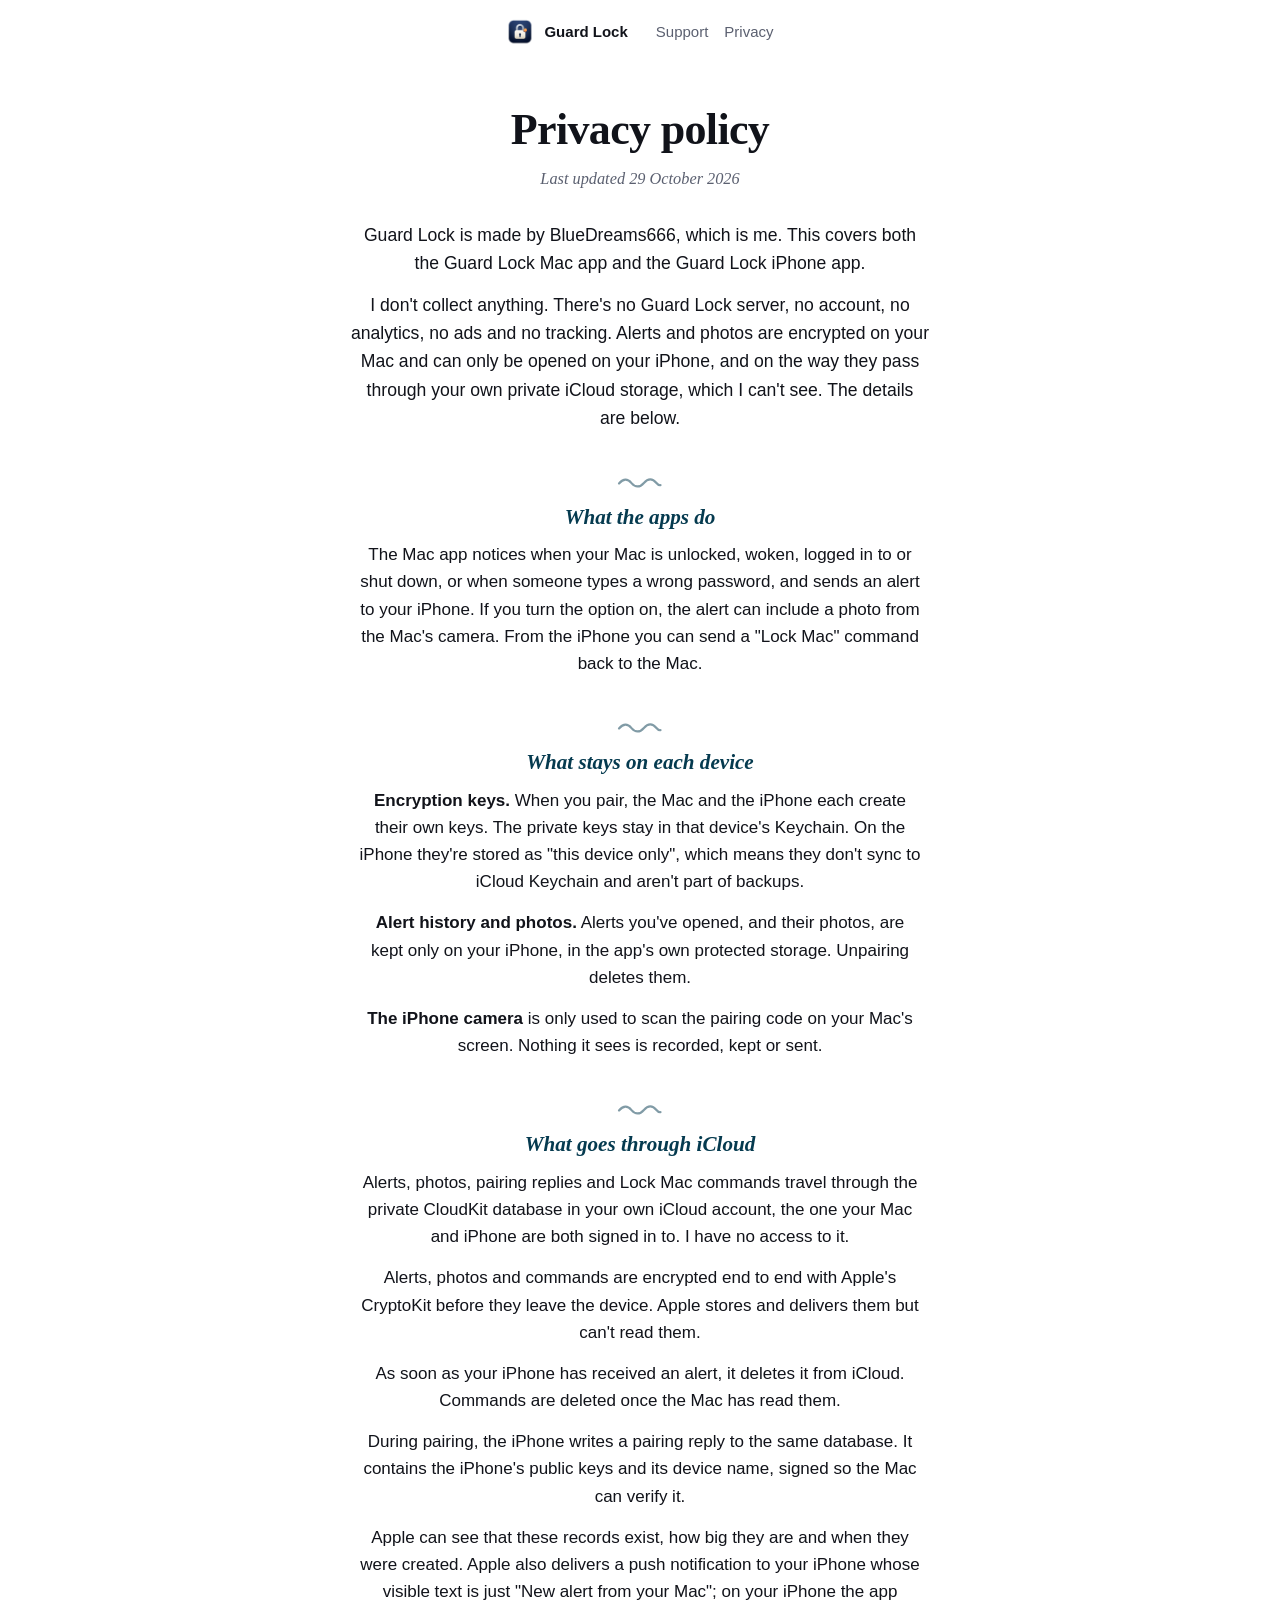
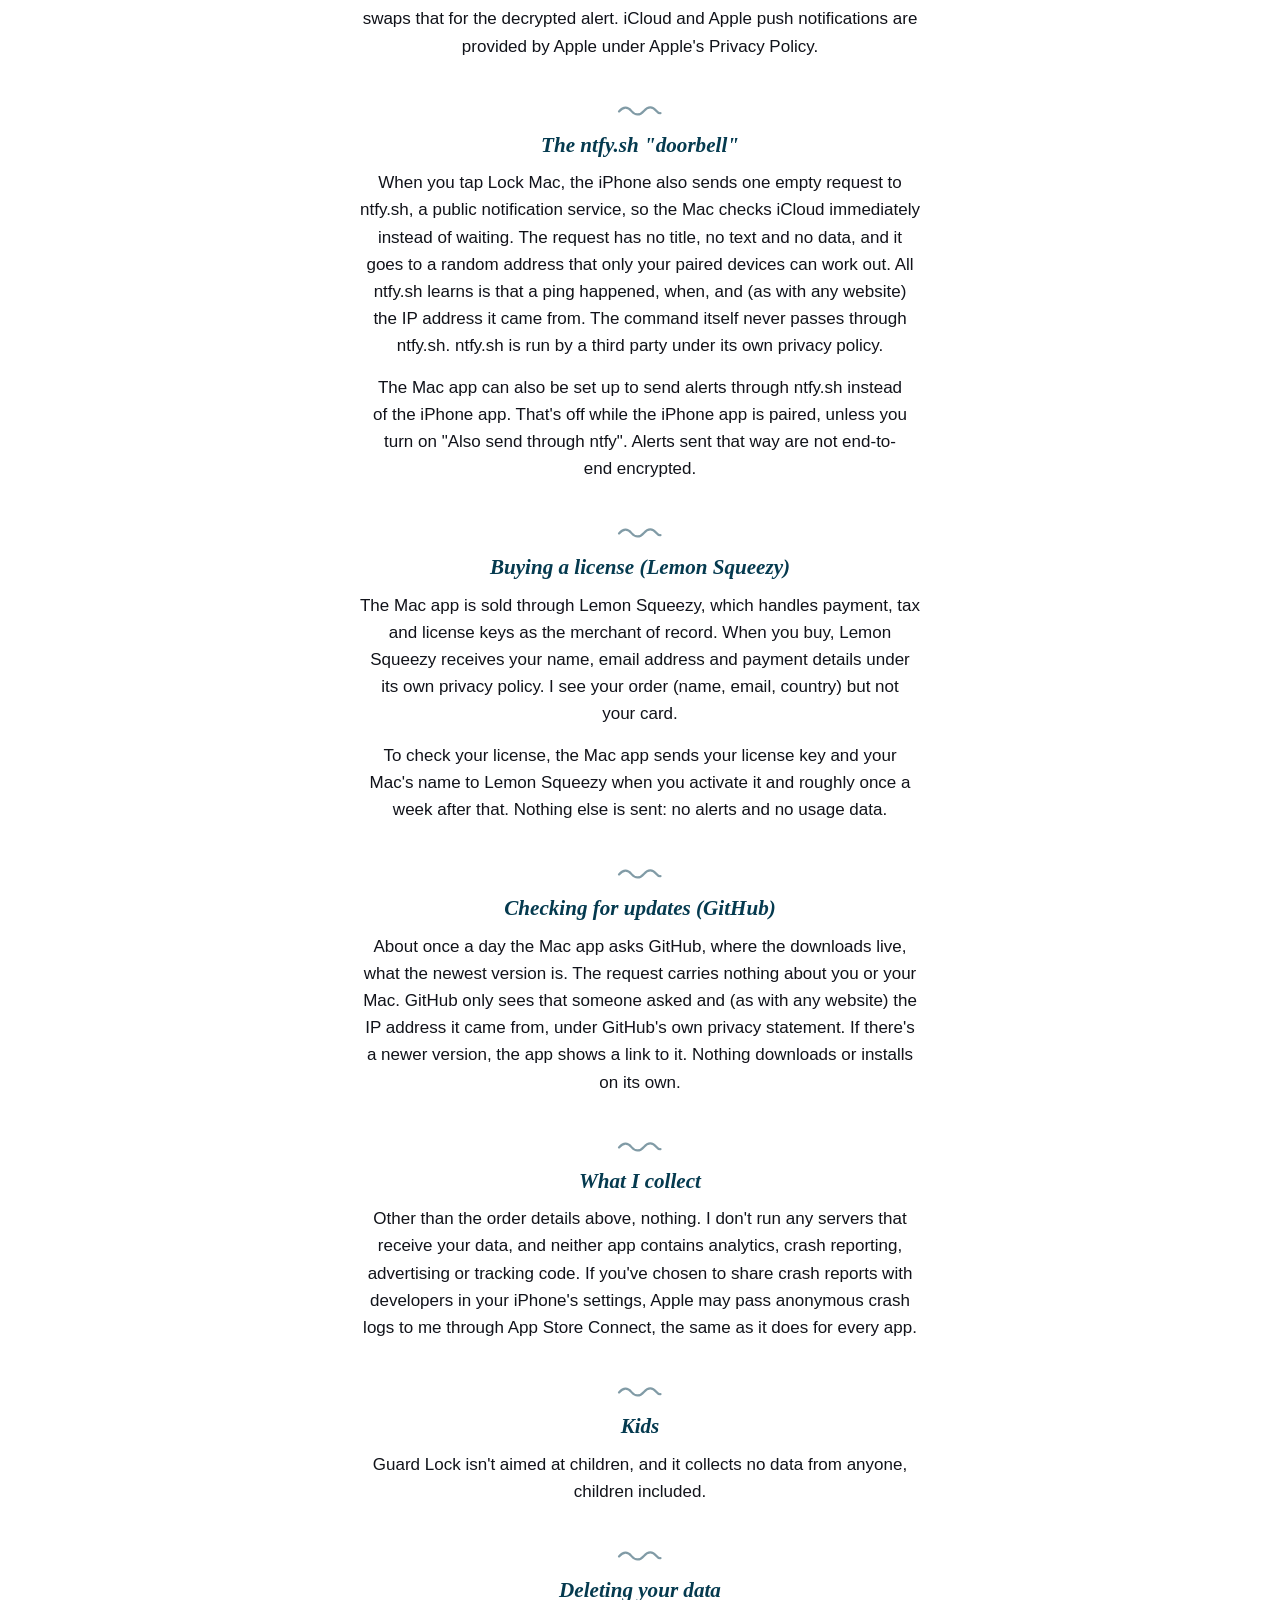
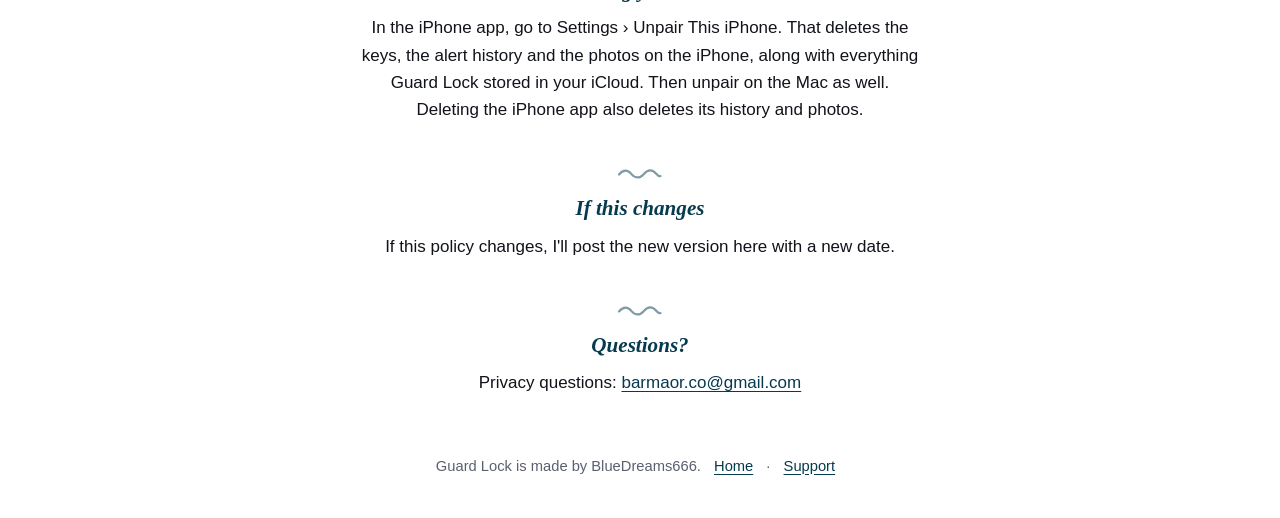
==== privacy.html @ 2d5e83bf "Privacy page: centered, easier to read" ====
<!doctype html>
<html lang="en">
<head>
<meta charset="utf-8">
<meta name="viewport" content="width=device-width, initial-scale=1">
<title>Guard Lock privacy policy</title>
<link rel="icon" href="favicon.png">
<link rel="stylesheet" href="style.css">
<style>
  body.pp { --pp: #053A4F; --link: #053A4F; }
  @media (prefers-color-scheme: dark) { body.pp { --pp: #52CBE3; --link: #52CBE3; } }

  /* Privacy page: one calm centered column, written to be read top to bottom */
  body.pp { text-align: center; }
  .pp main { max-width: 660px; margin: 0 auto; padding: 60px 22px 36px; }
  .pp h1 { font: 700 clamp(2.15rem, 6.4vw, 2.75rem)/1.08 "New York", "Iowan Old Style", Georgia, serif; letter-spacing: -.015em; margin: 0 0 12px; }
  .pp h1 + .sub, .pp h1 + .small { font: italic 1.02rem/1.55 "New York", "Iowan Old Style", Georgia, serif; color: var(--muted); max-width: 31em; margin: 0 auto 30px; }
  .pp main > p, .pp main > ul, .pp main > .card { max-width: 33em; margin-left: auto; margin-right: auto; text-wrap: pretty; }
  .pp main > p:not(h2 ~ p):not(.sub):not(.small) { font-size: 1.1rem; line-height: 1.6; }
  .pp h2 { font: italic 600 1.32rem/1.3 "New York", "Iowan Old Style", Georgia, serif; color: var(--pp); letter-spacing: 0; margin: 0 auto 10px; max-width: 26em; text-wrap: balance; }
  .pp h2::before { content: ""; display: block; width: 46px; height: 12px; margin: 44px auto 16px; background: var(--pp); opacity: .5;
                   -webkit-mask: url("data:image/svg+xml,%3Csvg xmlns='http://www.w3.org/2000/svg' viewBox='0 0 46 12'%3E%3Cpath d='M2 7.5c4.5-5 8.5-5 12.5-.4s8.3 4.4 12.4-.2 8.6-4.8 12.3-.1c1.6 2 3 2.6 4.3 2.4' fill='none' stroke='black' stroke-width='2.2' stroke-linecap='round'/%3E%3C/svg%3E") center / contain no-repeat; mask: url("data:image/svg+xml,%3Csvg xmlns='http://www.w3.org/2000/svg' viewBox='0 0 46 12'%3E%3Cpath d='M2 7.5c4.5-5 8.5-5 12.5-.4s8.3 4.4 12.4-.2 8.6-4.8 12.3-.1c1.6 2 3 2.6 4.3 2.4' fill='none' stroke='black' stroke-width='2.2' stroke-linecap='round'/%3E%3C/svg%3E") center / contain no-repeat; }
  .pp ul { list-style: none; padding: 0; }
  .pp li { margin: 0 0 12px; }
  .pp strong { font-weight: 650; }
  .pp a { color: var(--pp); }
  .pp .card { text-align: center; }
  .pp main > p.note, .pp .contact { display: block; width: fit-content; max-width: 100%; margin: 48px auto 0; padding: 16px 24px;
                   border: 1px solid var(--line); border-radius: 16px; font-size: 1rem; color: var(--muted); }
  .pp header.site { justify-content: center; flex-wrap: wrap; }
  .pp header.site nav { margin-left: 18px; }
  .pp footer { text-align: center; border-top: 0; padding-top: 8px; }
  .pp footer a { margin: 0 9px; }
  @media (max-width: 520px) {
    .pp main { padding: 40px 18px 28px; }
    .pp main > p:not(h2 ~ p):not(.sub):not(.small) { font-size: 1.04rem; }
    .pp h2::before { margin-top: 36px; }
  }
</style>
</head>
<body class="pp">
<header class="site">
  <img src="icon.png" alt=""><a class="home" href="./">Guard Lock</a>
  <nav><a href="support.html">Support</a><a href="privacy.html">Privacy</a></nav>
</header>
<main>
<h1 class="page">Privacy policy</h1>
<p class="small">Last updated 29 October 2026</p>

<p>Guard Lock is made by BlueDreams666, which is me. This covers both the Guard Lock Mac app and the Guard Lock iPhone app.</p>
<p>I don't collect anything. There's no Guard Lock server, no account, no analytics, no ads and no tracking. Alerts and photos are encrypted on your Mac and can only be opened on your iPhone, and on the way they pass through your own private iCloud storage, which I can't see. The details are below.</p>

<h2>What the apps do</h2>
<p>The Mac app notices when your Mac is unlocked, woken, logged in to or shut down, or when someone types a wrong password, and sends an alert to your iPhone. If you turn the option on, the alert can include a photo from the Mac's camera. From the iPhone you can send a "Lock Mac" command back to the Mac.</p>

<h2>What stays on each device</h2>
<p><strong>Encryption keys.</strong> When you pair, the Mac and the iPhone each create their own keys. The private keys stay in that device's Keychain. On the iPhone they're stored as "this device only", which means they don't sync to iCloud Keychain and aren't part of backups.</p>
<p><strong>Alert history and photos.</strong> Alerts you've opened, and their photos, are kept only on your iPhone, in the app's own protected storage. Unpairing deletes them.</p>
<p><strong>The iPhone camera</strong> is only used to scan the pairing code on your Mac's screen. Nothing it sees is recorded, kept or sent.</p>

<h2>What goes through iCloud</h2>
<p>Alerts, photos, pairing replies and Lock Mac commands travel through the private CloudKit database in your own iCloud account, the one your Mac and iPhone are both signed in to. I have no access to it.</p>
<p>Alerts, photos and commands are encrypted end to end with Apple's CryptoKit before they leave the device. Apple stores and delivers them but can't read them.</p>
<p>As soon as your iPhone has received an alert, it deletes it from iCloud. Commands are deleted once the Mac has read them.</p>
<p>During pairing, the iPhone writes a pairing reply to the same database. It contains the iPhone's public keys and its device name, signed so the Mac can verify it.</p>
<p>Apple can see that these records exist, how big they are and when they were created. Apple also delivers a push notification to your iPhone whose visible text is just "New alert from your Mac"; on your iPhone the app swaps that for the decrypted alert. iCloud and Apple push notifications are provided by Apple under Apple's Privacy Policy.</p>

<h2>The ntfy.sh "doorbell"</h2>
<p>When you tap Lock Mac, the iPhone also sends one empty request to ntfy.sh, a public notification service, so the Mac checks iCloud immediately instead of waiting. The request has no title, no text and no data, and it goes to a random address that only your paired devices can work out. All ntfy.sh learns is that a ping happened, when, and (as with any website) the IP address it came from. The command itself never passes through ntfy.sh. ntfy.sh is run by a third party under its own privacy policy.</p>
<p>The Mac app can also be set up to send alerts through ntfy.sh instead of the iPhone app. That's off while the iPhone app is paired, unless you turn on "Also send through ntfy". Alerts sent that way are not end-to-end encrypted.</p>

<h2>Buying a license (Lemon Squeezy)</h2>
<p>The Mac app is sold through Lemon Squeezy, which handles payment, tax and license keys as the merchant of record. When you buy, Lemon Squeezy receives your name, email address and payment details under its own privacy policy. I see your order (name, email, country) but not your card.</p>
<p>To check your license, the Mac app sends your license key and your Mac's name to Lemon Squeezy when you activate it and roughly once a week after that. Nothing else is sent: no alerts and no usage data.</p>

<h2>Checking for updates (GitHub)</h2>
<p>About once a day the Mac app asks GitHub, where the downloads live, what the newest version is. The request carries nothing about you or your Mac. GitHub only sees that someone asked and (as with any website) the IP address it came from, under GitHub's own privacy statement. If there's a newer version, the app shows a link to it. Nothing downloads or installs on its own.</p>

<h2>What I collect</h2>
<p>Other than the order details above, nothing. I don't run any servers that receive your data, and neither app contains analytics, crash reporting, advertising or tracking code. If you've chosen to share crash reports with developers in your iPhone's settings, Apple may pass anonymous crash logs to me through App Store Connect, the same as it does for every app.</p>

<h2>Kids</h2>
<p>Guard Lock isn't aimed at children, and it collects no data from anyone, children included.</p>

<h2>Deleting your data</h2>
<p>In the iPhone app, go to Settings › Unpair This iPhone. That deletes the keys, the alert history and the photos on the iPhone, along with everything Guard Lock stored in your iCloud. Then unpair on the Mac as well. Deleting the iPhone app also deletes its history and photos.</p>

<h2>If this changes</h2>
<p>If this policy changes, I'll post the new version here with a new date.</p>

<h2>Questions?</h2>
<p>Privacy questions: <a href="mailto:barmaor.co@gmail.com">barmaor.co@gmail.com</a></p>
</main>
<footer>Guard Lock is made by BlueDreams666. <a href="./">Home</a> · <a href="support.html">Support</a></footer>
</body>
</html>
---- style.css ----
:root {
  --bg: #fff;
  --text: #11131a;
  --muted: #5b6070;
  --line: #e3e5ec;
  --blue: #0000e6;
  --link: #0000e6;
}
@media (prefers-color-scheme: dark) {
  :root {
    --bg: #0b0b10;
    --text: #eceef4;
    --muted: #9da1b0;
    --line: #262833;
    --link: #7c86ff;
  }
}
* { box-sizing: border-box; }
body {
  margin: 0;
  background: var(--bg);
  color: var(--text);
  font: 17px/1.6 -apple-system, BlinkMacSystemFont, "Helvetica Neue", Arial, sans-serif;
}
a { color: var(--link); text-underline-offset: 3px; }
header.site { display: flex; align-items: center; gap: 10px; max-width: 700px; margin: 0 auto; padding: 18px 20px 0; font-size: 15px; }
header.site img { width: 28px; height: 28px; }
header.site a.home { font-weight: 600; color: var(--text); text-decoration: none; }
header.site nav { margin-left: auto; display: flex; gap: 16px; }
header.site nav a { color: var(--muted); text-decoration: none; }
header.site nav a:hover { color: var(--text); }
main { max-width: 700px; margin: 0 auto; padding: 28px 20px 56px; }
h1 { font-size: 2.3rem; line-height: 1.12; margin: 18px 0 12px; letter-spacing: -0.02em; }
h1.page { font-size: 2rem; margin-top: 8px; }
h2 { font-size: 1.15rem; margin: 34px 0 6px; }
p { margin: 0 0 14px; }
.sub { font-size: 1.12rem; color: var(--muted); margin: 0 0 22px; max-width: 34em; }
.get { display: flex; flex-wrap: wrap; align-items: center; gap: 10px 20px; margin: 0 0 14px; }
.get .dl { display: inline-block; background: var(--blue); color: #fff; font-weight: 600; text-decoration: none; padding: 11px 20px; border-radius: 8px; }
.get .dl:hover { background: #0000b8; }
.get .soon { color: var(--muted); }
.small { font-size: 0.92rem; color: var(--muted); }
ul, ol { padding-left: 22px; margin: 0 0 16px; }
li { margin-bottom: 8px; }
.shots { display: flex; gap: 14px; margin: 26px 0 8px; overflow-x: auto; padding-bottom: 6px; }
.shots figure { margin: 0; flex: 0 0 31%; min-width: 180px; }
.shots img { width: 100%; height: auto; border-radius: 18px; border: 1px solid var(--line); }
.shots figcaption { font-size: 0.85rem; color: var(--muted); margin-top: 6px; }
.q { font-weight: 600; margin-bottom: 2px; }
footer { max-width: 700px; margin: 0 auto; padding: 16px 20px 40px; border-top: 1px solid var(--line); color: var(--muted); font-size: 0.92rem; }
footer a { color: inherit; }
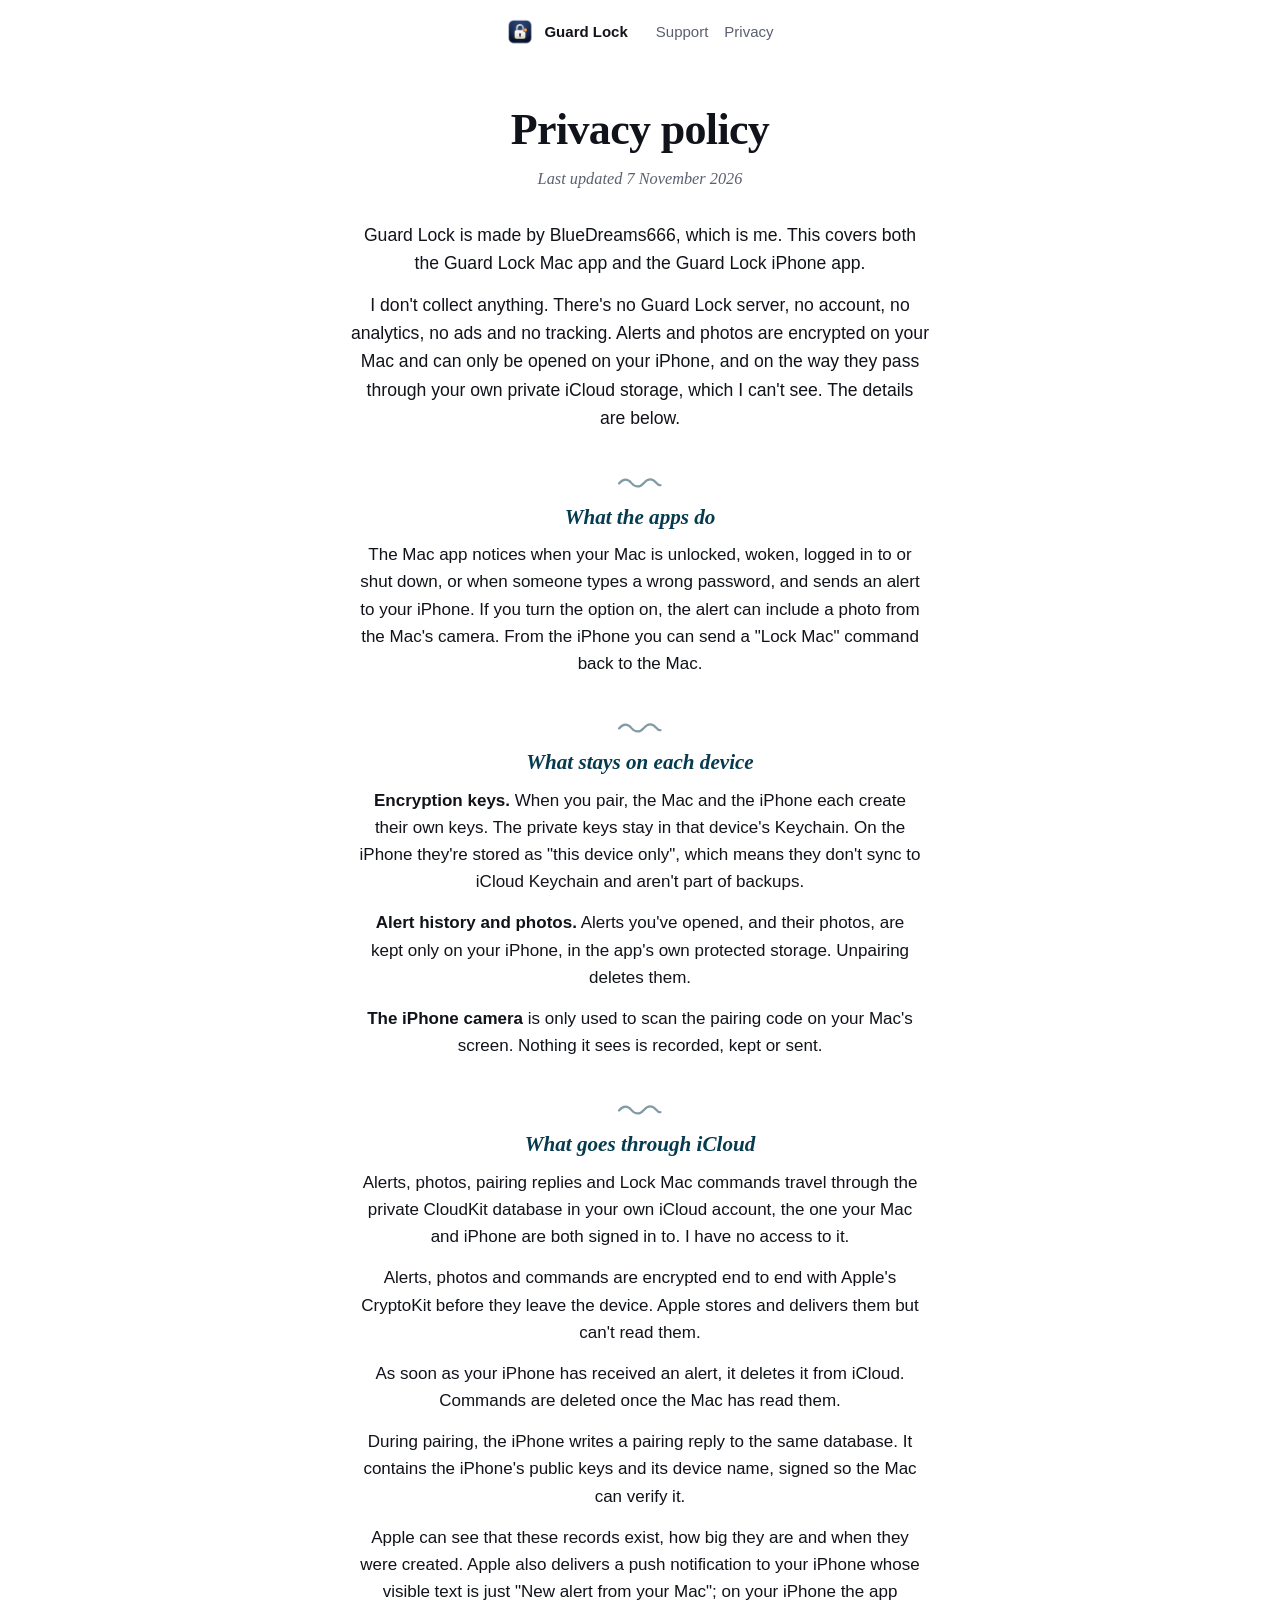
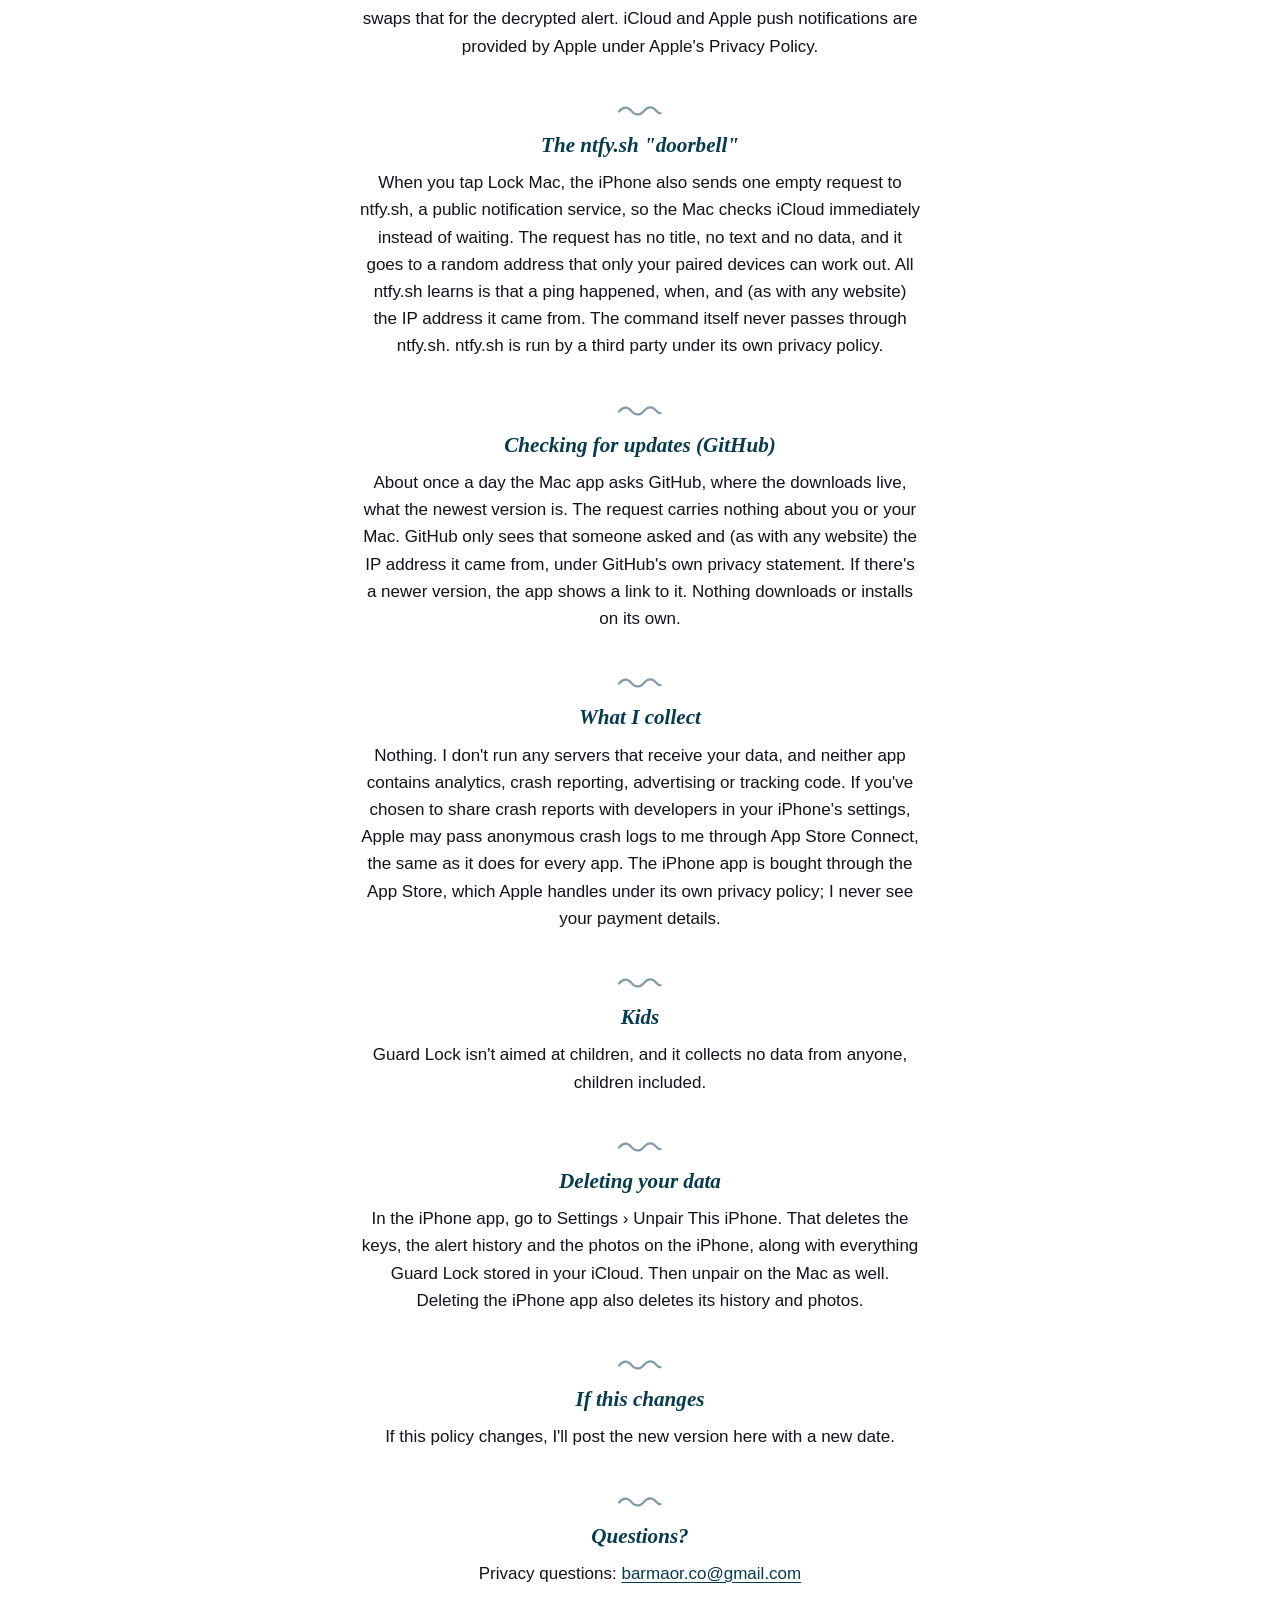
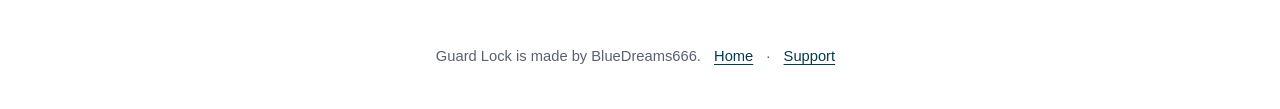
==== commit fc63e9b3: "Mac app is free; the iPhone app is $1.99" ====
--- a/privacy.html
+++ b/privacy.html
@@ -45,7 +45,7 @@
 </header>
 <main>
 <h1 class="page">Privacy policy</h1>
-<p class="small">Last updated 29 October 2026</p>
+<p class="small">Last updated 7 November 2026</p>
 
 <p>Guard Lock is made by BlueDreams666, which is me. This covers both the Guard Lock Mac app and the Guard Lock iPhone app.</p>
 <p>I don't collect anything. There's no Guard Lock server, no account, no analytics, no ads and no tracking. Alerts and photos are encrypted on your Mac and can only be opened on your iPhone, and on the way they pass through your own private iCloud storage, which I can't see. The details are below.</p>
@@ -67,17 +67,12 @@
 
 <h2>The ntfy.sh "doorbell"</h2>
 <p>When you tap Lock Mac, the iPhone also sends one empty request to ntfy.sh, a public notification service, so the Mac checks iCloud immediately instead of waiting. The request has no title, no text and no data, and it goes to a random address that only your paired devices can work out. All ntfy.sh learns is that a ping happened, when, and (as with any website) the IP address it came from. The command itself never passes through ntfy.sh. ntfy.sh is run by a third party under its own privacy policy.</p>
-<p>The Mac app can also be set up to send alerts through ntfy.sh instead of the iPhone app. That's off while the iPhone app is paired, unless you turn on "Also send through ntfy". Alerts sent that way are not end-to-end encrypted.</p>
-
-<h2>Buying a license (Lemon Squeezy)</h2>
-<p>The Mac app is sold through Lemon Squeezy, which handles payment, tax and license keys as the merchant of record. When you buy, Lemon Squeezy receives your name, email address and payment details under its own privacy policy. I see your order (name, email, country) but not your card.</p>
-<p>To check your license, the Mac app sends your license key and your Mac's name to Lemon Squeezy when you activate it and roughly once a week after that. Nothing else is sent: no alerts and no usage data.</p>
 
 <h2>Checking for updates (GitHub)</h2>
 <p>About once a day the Mac app asks GitHub, where the downloads live, what the newest version is. The request carries nothing about you or your Mac. GitHub only sees that someone asked and (as with any website) the IP address it came from, under GitHub's own privacy statement. If there's a newer version, the app shows a link to it. Nothing downloads or installs on its own.</p>
 
 <h2>What I collect</h2>
-<p>Other than the order details above, nothing. I don't run any servers that receive your data, and neither app contains analytics, crash reporting, advertising or tracking code. If you've chosen to share crash reports with developers in your iPhone's settings, Apple may pass anonymous crash logs to me through App Store Connect, the same as it does for every app.</p>
+<p>Nothing. I don't run any servers that receive your data, and neither app contains analytics, crash reporting, advertising or tracking code. If you've chosen to share crash reports with developers in your iPhone's settings, Apple may pass anonymous crash logs to me through App Store Connect, the same as it does for every app. The iPhone app is bought through the App Store, which Apple handles under its own privacy policy; I never see your payment details.</p>
 
 <h2>Kids</h2>
 <p>Guard Lock isn't aimed at children, and it collects no data from anyone, children included.</p>
--- a/style.css
+++ b/style.css
@@ -3,8 +3,8 @@
   --text: #11131a;
   --muted: #5b6070;
   --line: #e3e5ec;
-  --blue: #0000e6;
-  --link: #0000e6;
+  --blue: #053A4F;
+  --link: #053A4F;
 }
 @media (prefers-color-scheme: dark) {
   :root {
@@ -12,7 +12,7 @@
     --text: #eceef4;
     --muted: #9da1b0;
     --line: #262833;
-    --link: #7c86ff;
+    --link: #52CBE3;
   }
 }
 * { box-sizing: border-box; }
@@ -37,7 +37,7 @@
 .sub { font-size: 1.12rem; color: var(--muted); margin: 0 0 22px; max-width: 34em; }
 .get { display: flex; flex-wrap: wrap; align-items: center; gap: 10px 20px; margin: 0 0 14px; }
 .get .dl { display: inline-block; background: var(--blue); color: #fff; font-weight: 600; text-decoration: none; padding: 11px 20px; border-radius: 8px; }
-.get .dl:hover { background: #0000b8; }
+.get .dl:hover { background: #0a4a64; }
 .get .soon { color: var(--muted); }
 .small { font-size: 0.92rem; color: var(--muted); }
 ul, ol { padding-left: 22px; margin: 0 0 16px; }
@@ -49,3 +49,47 @@
 .q { font-weight: 600; margin-bottom: 2px; }
 footer { max-width: 700px; margin: 0 auto; padding: 16px 20px 40px; border-top: 1px solid var(--line); color: var(--muted); font-size: 0.92rem; }
 footer a { color: inherit; }
+:root { --pp: var(--link); }
+
+/* Hand-made look: one calm centered column, shared by the home, help and privacy pages */
+body.pp { text-align: center; }
+.pp main { max-width: 680px; margin: 0 auto; padding: 56px 22px 36px; }
+.pp h1 { font: 700 clamp(2.15rem, 6.4vw, 2.75rem)/1.08 "New York", "Iowan Old Style", Georgia, serif; letter-spacing: -.015em; margin: 0 auto 12px; max-width: 16em; text-wrap: balance; }
+.pp h1 + .sub, .pp h1 + .small, .pp .top + .sub { font: italic 1.08rem/1.55 "New York", "Iowan Old Style", Georgia, serif; color: var(--muted); max-width: 31em; margin: 0 auto 26px; text-wrap: pretty; }
+.pp main > p, .pp main > ul, .pp main > ol, .pp main > .card { max-width: 33em; margin-left: auto; margin-right: auto; text-wrap: pretty; }
+.pp h2 { font: italic 600 1.32rem/1.3 "New York", "Iowan Old Style", Georgia, serif; color: var(--pp); letter-spacing: 0; margin: 0 auto 10px; max-width: 26em; text-wrap: balance; }
+.pp h2::before { content: ""; display: block; width: 46px; height: 12px; margin: 44px auto 16px; background: var(--pp); opacity: .5;
+                 -webkit-mask: url("data:image/svg+xml,%3Csvg xmlns='http://www.w3.org/2000/svg' viewBox='0 0 46 12'%3E%3Cpath d='M2 7.5c4.5-5 8.5-5 12.5-.4s8.3 4.4 12.4-.2 8.6-4.8 12.3-.1c1.6 2 3 2.6 4.3 2.4' fill='none' stroke='black' stroke-width='2.2' stroke-linecap='round'/%3E%3C/svg%3E") center / contain no-repeat; mask: url("data:image/svg+xml,%3Csvg xmlns='http://www.w3.org/2000/svg' viewBox='0 0 46 12'%3E%3Cpath d='M2 7.5c4.5-5 8.5-5 12.5-.4s8.3 4.4 12.4-.2 8.6-4.8 12.3-.1c1.6 2 3 2.6 4.3 2.4' fill='none' stroke='black' stroke-width='2.2' stroke-linecap='round'/%3E%3C/svg%3E") center / contain no-repeat; }
+.pp ul, .pp ol { list-style: none; padding: 0; }
+.pp li { margin: 0 0 12px; }
+.pp ol { counter-reset: step; }
+.pp ol li { counter-increment: step; }
+.pp ol li::before { content: counter(step); display: block; width: 26px; height: 26px; margin: 0 auto 4px; border: 1.5px solid var(--pp); border-radius: 50%;
+                    font: italic 600 .9rem/23px "New York", Georgia, serif; color: var(--pp); }
+.pp strong { font-weight: 650; }
+.pp a { color: var(--pp); }
+.pp .q { font-weight: 650; margin-top: 26px; margin-bottom: 4px; }
+.pp .small { font-size: .92rem; color: var(--muted); }
+.pp .card { text-align: center; }
+.pp main > p.note { display: block; width: fit-content; max-width: 100%; margin: 48px auto 0; padding: 16px 24px; border: 1px solid var(--line); border-radius: 16px; font-size: 1rem; color: var(--muted); }
+.pp header.site { justify-content: center; flex-wrap: wrap; }
+.pp header.site nav { margin-left: 18px; }
+.pp footer { text-align: center; border-top: 0; padding-top: 8px; }
+.pp footer a { margin: 0 9px; }
+.pp .hero-icon { display: block; width: 96px; height: 96px; margin: 0 auto 22px; border-radius: 22px; rotate: -4deg; box-shadow: 0 12px 30px rgba(0,0,0,.18); }
+.pp .tally { margin: 0 auto 22px; }
+.pp .top { flex-direction: column; justify-content: center; gap: 18px; margin-bottom: 12px; }
+.pp .get { display: flex; flex-wrap: wrap; justify-content: center; align-items: center; gap: 12px 18px; margin: 4px auto 12px; }
+.pp .store { display: inline-flex; align-items: center; gap: 10px; background: #000; color: #fff; border: 1px solid #a6a6a6; border-radius: 12px;
+             padding: 7px 18px 7px 14px; text-decoration: none; line-height: 1.1; text-align: left; transition: transform .15s; }
+.pp .store:hover { transform: translateY(-1px); }
+.pp .store svg { width: 22px; height: 26px; fill: #fff; flex: none; }
+.pp .store small { display: block; font-size: .7rem; letter-spacing: .01em; }
+.pp .store b { display: block; font-size: 1.28rem; font-weight: 600; letter-spacing: -.01em; }
+.pp .get .soon { background: none; color: var(--muted); border: 1.5px dashed var(--line); font-weight: 500; font-style: italic; padding: 10px 18px; border-radius: 12px; }
+.pp .shots { justify-content: center; margin: 34px auto 8px; }
+.pp .shots figcaption { font-style: italic; }
+@media (max-width: 520px) {
+  .pp main { padding: 40px 18px 28px; }
+  .pp h2::before { margin-top: 36px; }
+}
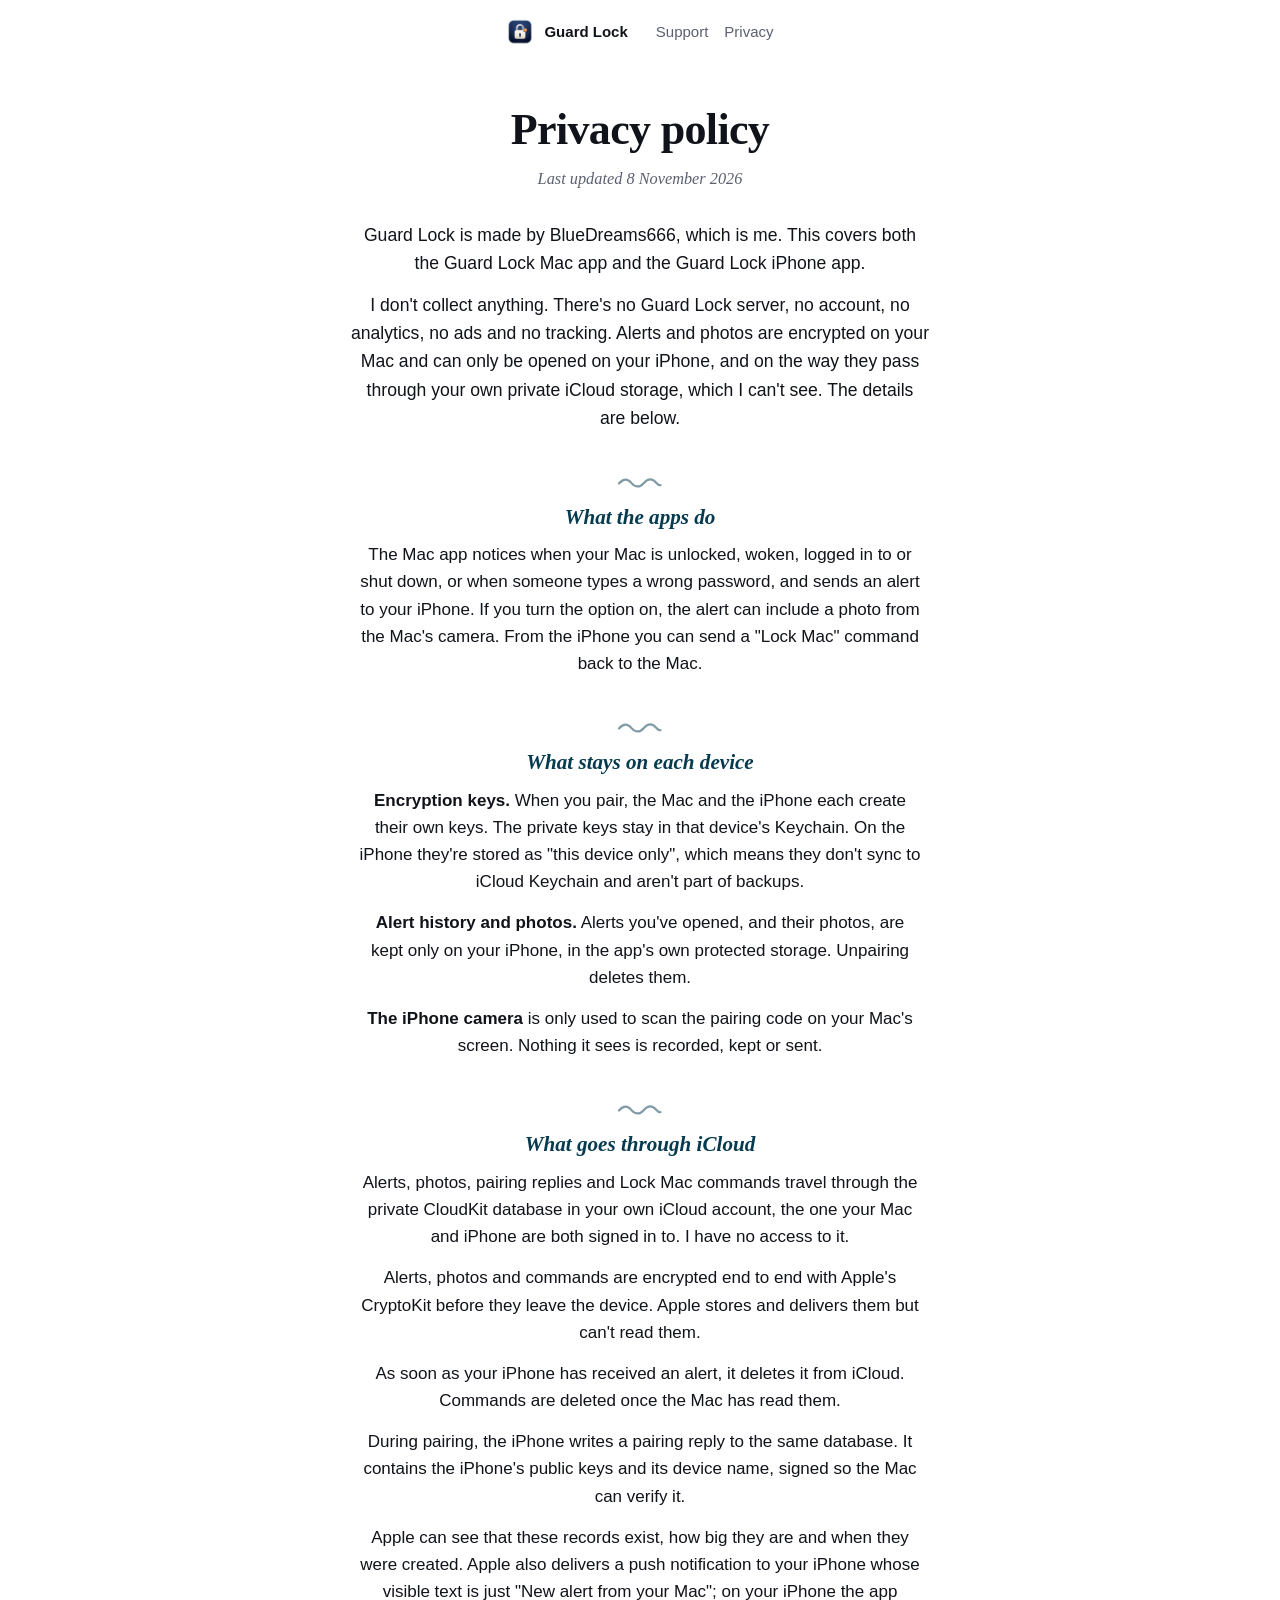
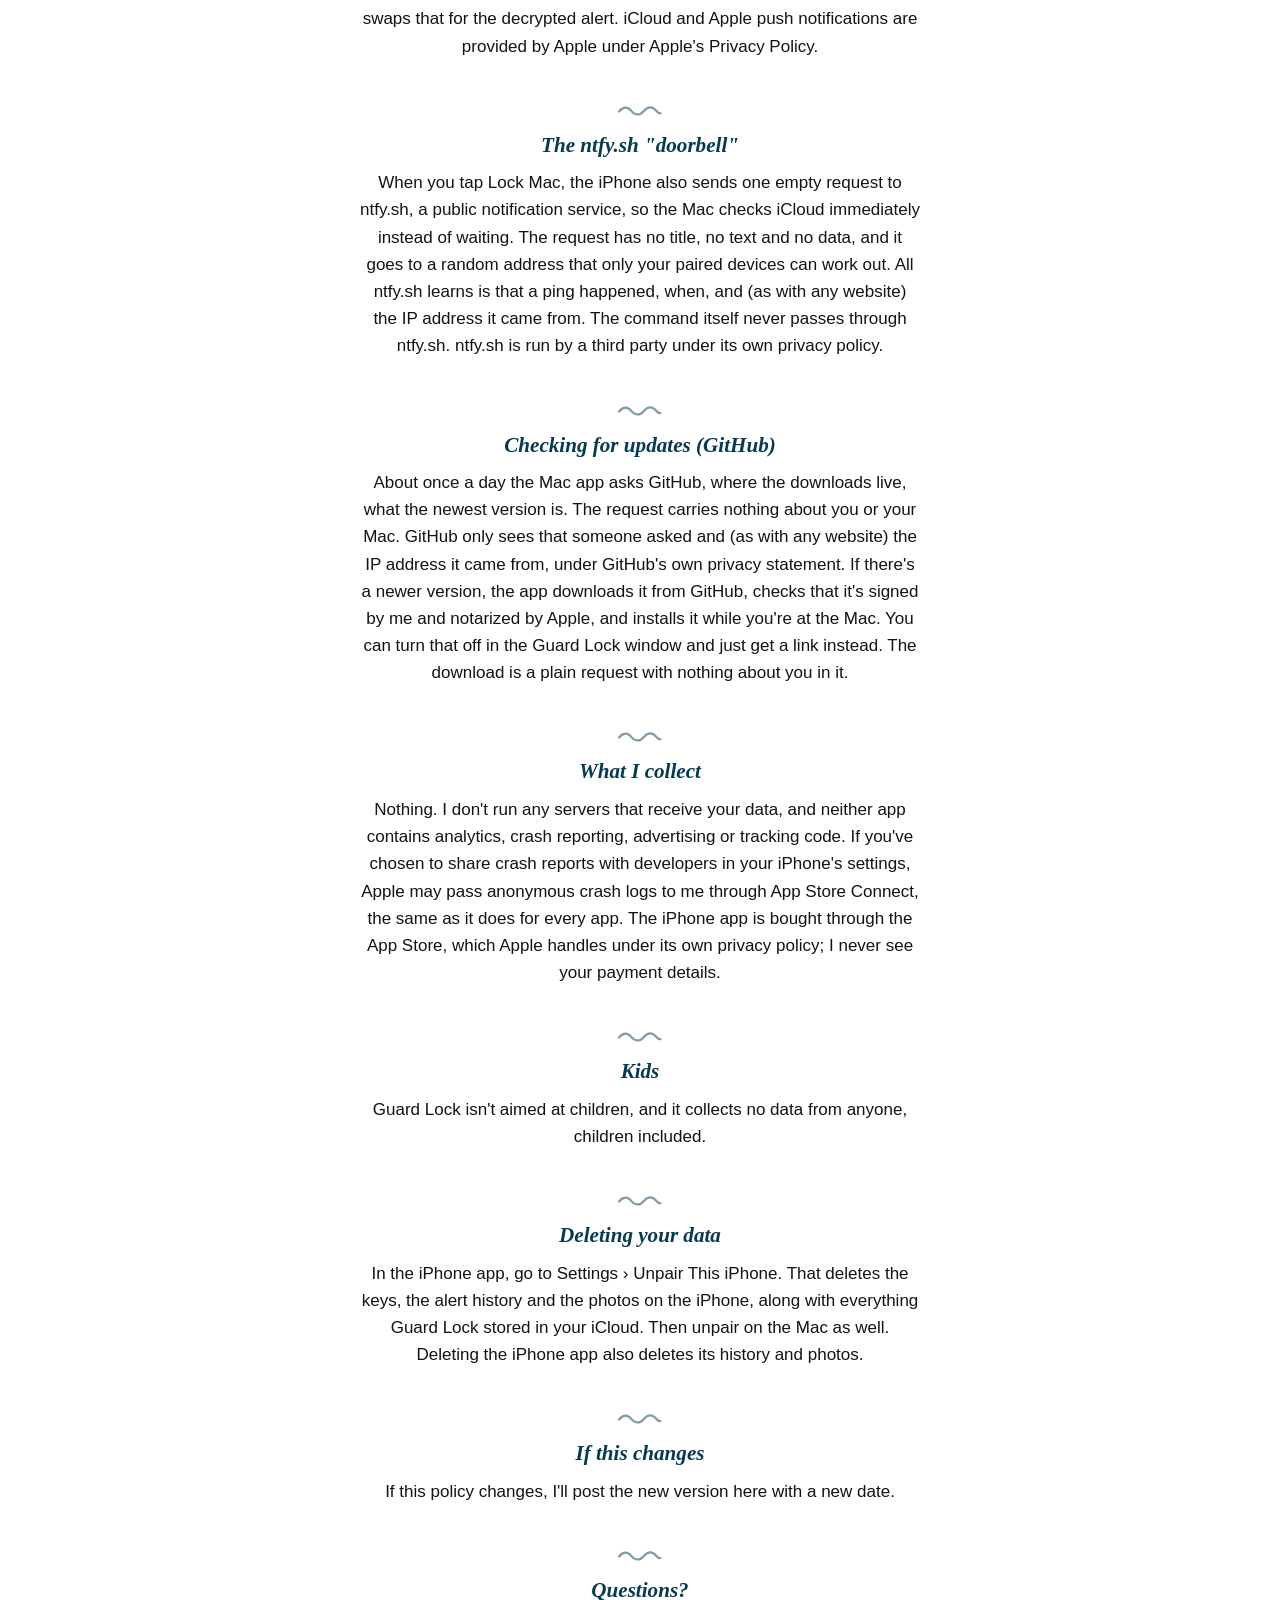
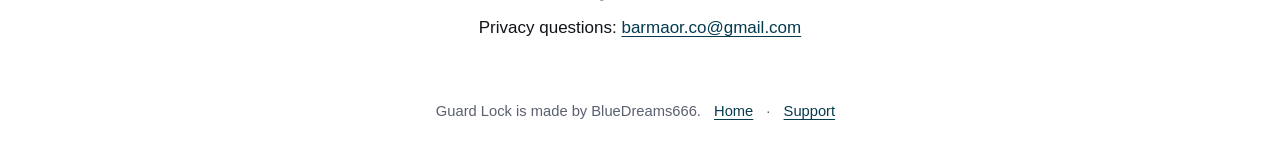
==== commit cd748f97: "Privacy: updates now install themselves (signature-checked)" ====
--- a/privacy.html
+++ b/privacy.html
@@ -45,7 +45,7 @@
 </header>
 <main>
 <h1 class="page">Privacy policy</h1>
-<p class="small">Last updated 7 November 2026</p>
+<p class="small">Last updated 8 November 2026</p>
 
 <p>Guard Lock is made by BlueDreams666, which is me. This covers both the Guard Lock Mac app and the Guard Lock iPhone app.</p>
 <p>I don't collect anything. There's no Guard Lock server, no account, no analytics, no ads and no tracking. Alerts and photos are encrypted on your Mac and can only be opened on your iPhone, and on the way they pass through your own private iCloud storage, which I can't see. The details are below.</p>
@@ -69,7 +69,7 @@
 <p>When you tap Lock Mac, the iPhone also sends one empty request to ntfy.sh, a public notification service, so the Mac checks iCloud immediately instead of waiting. The request has no title, no text and no data, and it goes to a random address that only your paired devices can work out. All ntfy.sh learns is that a ping happened, when, and (as with any website) the IP address it came from. The command itself never passes through ntfy.sh. ntfy.sh is run by a third party under its own privacy policy.</p>
 
 <h2>Checking for updates (GitHub)</h2>
-<p>About once a day the Mac app asks GitHub, where the downloads live, what the newest version is. The request carries nothing about you or your Mac. GitHub only sees that someone asked and (as with any website) the IP address it came from, under GitHub's own privacy statement. If there's a newer version, the app shows a link to it. Nothing downloads or installs on its own.</p>
+<p>About once a day the Mac app asks GitHub, where the downloads live, what the newest version is. The request carries nothing about you or your Mac. GitHub only sees that someone asked and (as with any website) the IP address it came from, under GitHub's own privacy statement. If there's a newer version, the app downloads it from GitHub, checks that it's signed by me and notarized by Apple, and installs it while you're at the Mac. You can turn that off in the Guard Lock window and just get a link instead. The download is a plain request with nothing about you in it.</p>
 
 <h2>What I collect</h2>
 <p>Nothing. I don't run any servers that receive your data, and neither app contains analytics, crash reporting, advertising or tracking code. If you've chosen to share crash reports with developers in your iPhone's settings, Apple may pass anonymous crash logs to me through App Store Connect, the same as it does for every app. The iPhone app is bought through the App Store, which Apple handles under its own privacy policy; I never see your payment details.</p>
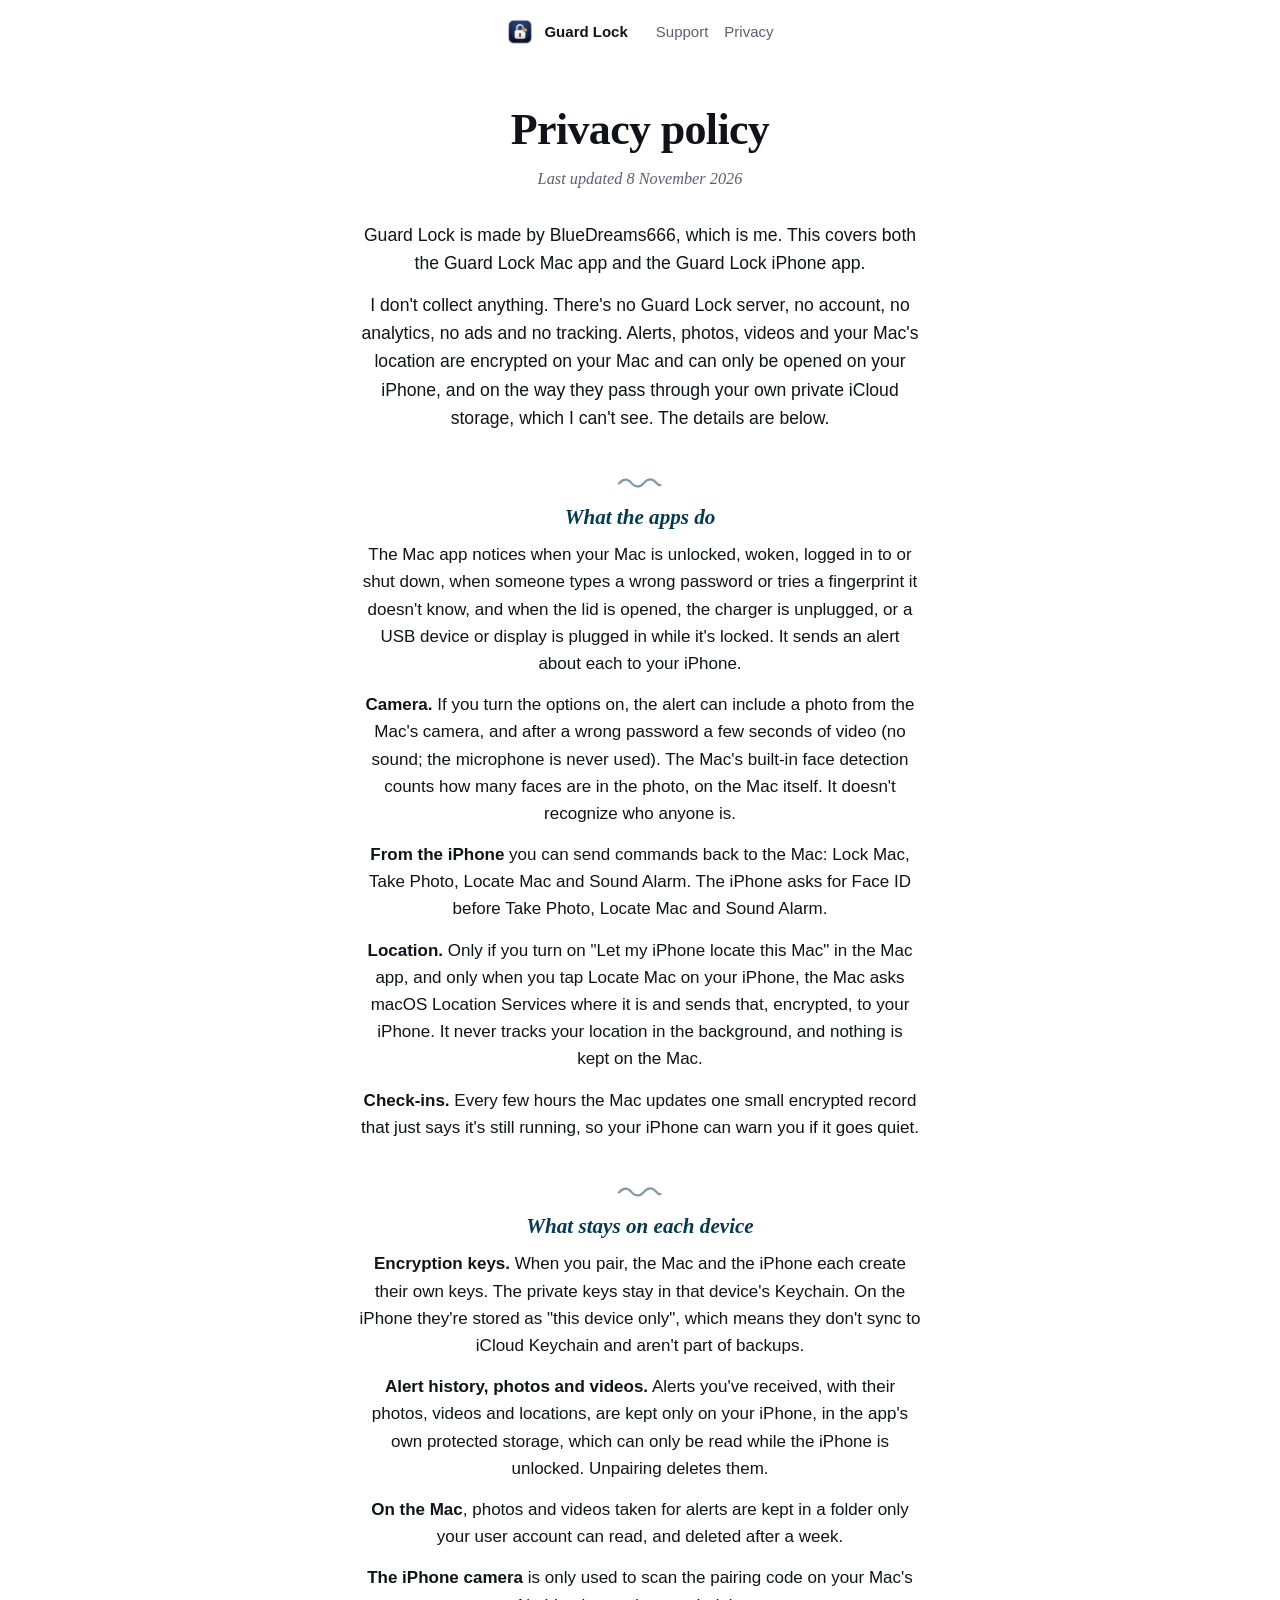
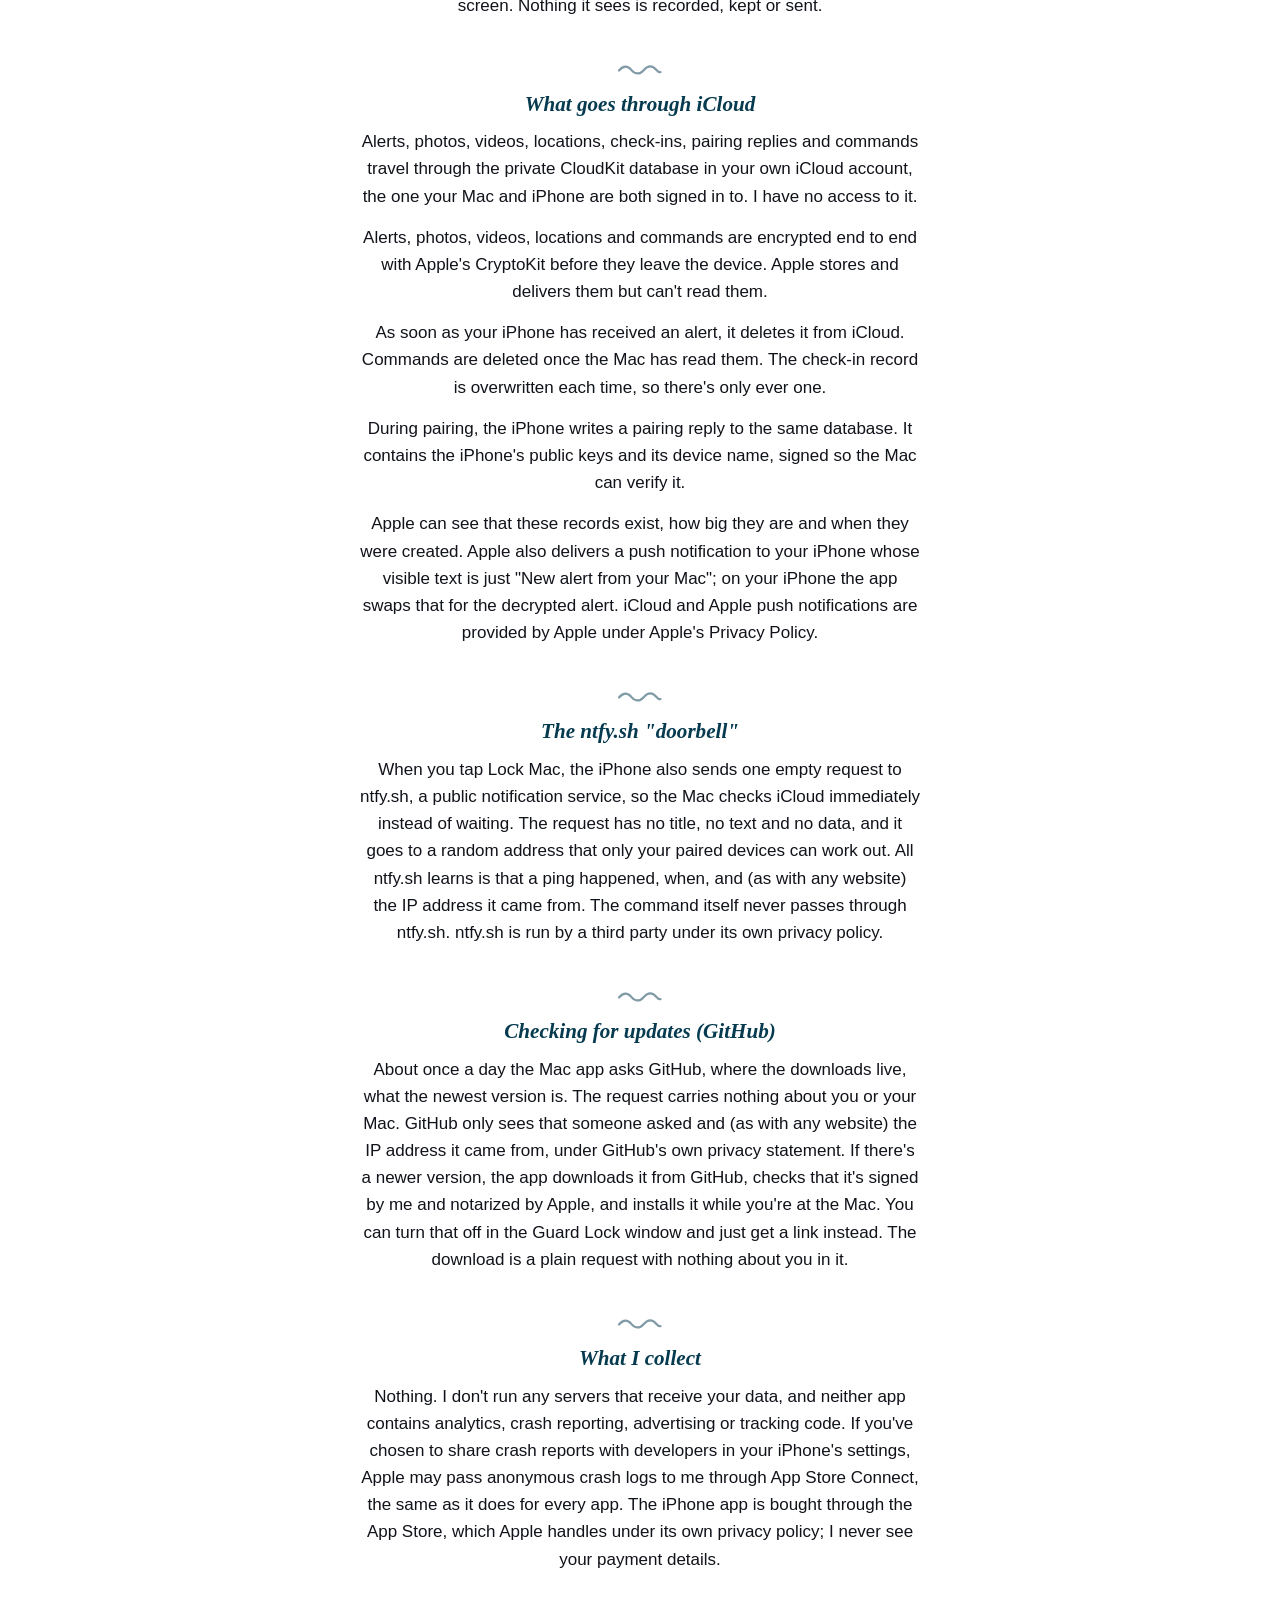
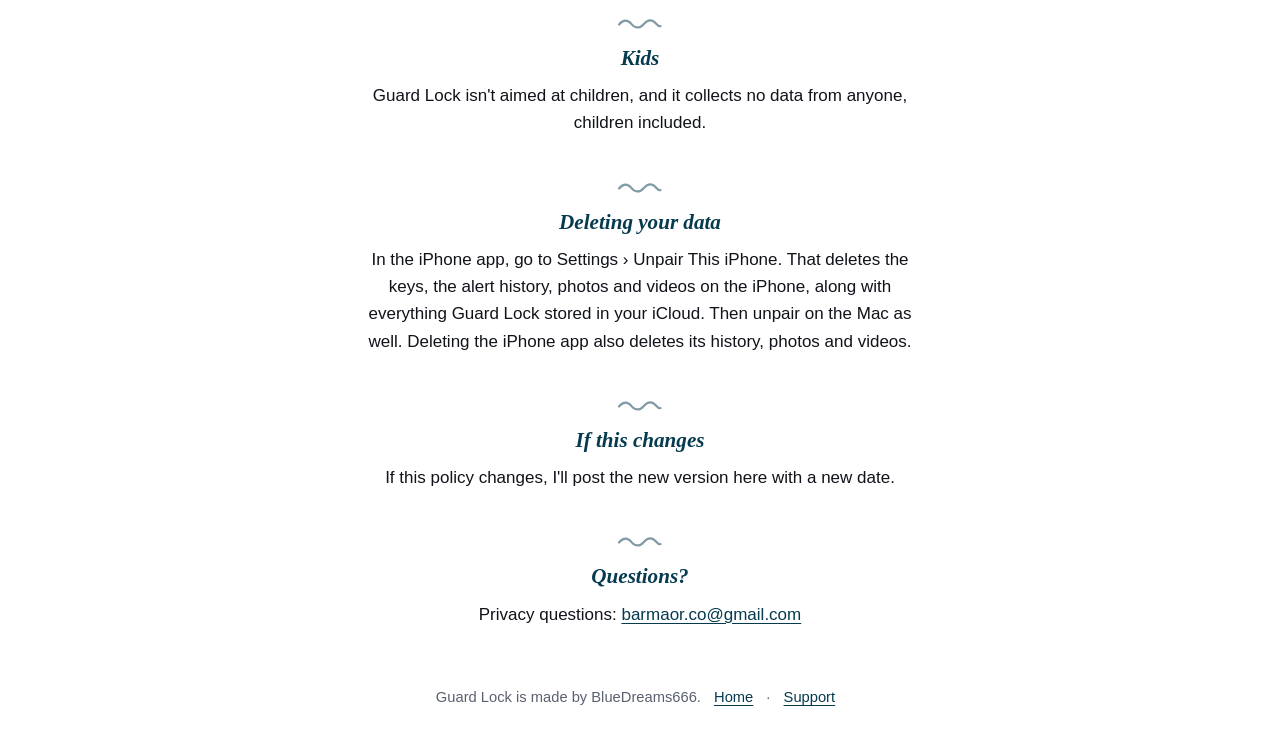
==== commit 500a4827: "Privacy policy and home page: video, location, remote buttons, check-ins" ====
--- a/privacy.html
+++ b/privacy.html
@@ -48,20 +48,25 @@
 <p class="small">Last updated 8 November 2026</p>
 
 <p>Guard Lock is made by BlueDreams666, which is me. This covers both the Guard Lock Mac app and the Guard Lock iPhone app.</p>
-<p>I don't collect anything. There's no Guard Lock server, no account, no analytics, no ads and no tracking. Alerts and photos are encrypted on your Mac and can only be opened on your iPhone, and on the way they pass through your own private iCloud storage, which I can't see. The details are below.</p>
+<p>I don't collect anything. There's no Guard Lock server, no account, no analytics, no ads and no tracking. Alerts, photos, videos and your Mac's location are encrypted on your Mac and can only be opened on your iPhone, and on the way they pass through your own private iCloud storage, which I can't see. The details are below.</p>
 
 <h2>What the apps do</h2>
-<p>The Mac app notices when your Mac is unlocked, woken, logged in to or shut down, or when someone types a wrong password, and sends an alert to your iPhone. If you turn the option on, the alert can include a photo from the Mac's camera. From the iPhone you can send a "Lock Mac" command back to the Mac.</p>
+<p>The Mac app notices when your Mac is unlocked, woken, logged in to or shut down, when someone types a wrong password or tries a fingerprint it doesn't know, and when the lid is opened, the charger is unplugged, or a USB device or display is plugged in while it's locked. It sends an alert about each to your iPhone.</p>
+<p><strong>Camera.</strong> If you turn the options on, the alert can include a photo from the Mac's camera, and after a wrong password a few seconds of video (no sound; the microphone is never used). The Mac's built-in face detection counts how many faces are in the photo, on the Mac itself. It doesn't recognize who anyone is.</p>
+<p><strong>From the iPhone</strong> you can send commands back to the Mac: Lock Mac, Take Photo, Locate Mac and Sound Alarm. The iPhone asks for Face ID before Take Photo, Locate Mac and Sound Alarm.</p>
+<p><strong>Location.</strong> Only if you turn on "Let my iPhone locate this Mac" in the Mac app, and only when you tap Locate Mac on your iPhone, the Mac asks macOS Location Services where it is and sends that, encrypted, to your iPhone. It never tracks your location in the background, and nothing is kept on the Mac.</p>
+<p><strong>Check-ins.</strong> Every few hours the Mac updates one small encrypted record that just says it's still running, so your iPhone can warn you if it goes quiet.</p>
 
 <h2>What stays on each device</h2>
 <p><strong>Encryption keys.</strong> When you pair, the Mac and the iPhone each create their own keys. The private keys stay in that device's Keychain. On the iPhone they're stored as "this device only", which means they don't sync to iCloud Keychain and aren't part of backups.</p>
-<p><strong>Alert history and photos.</strong> Alerts you've opened, and their photos, are kept only on your iPhone, in the app's own protected storage. Unpairing deletes them.</p>
+<p><strong>Alert history, photos and videos.</strong> Alerts you've received, with their photos, videos and locations, are kept only on your iPhone, in the app's own protected storage, which can only be read while the iPhone is unlocked. Unpairing deletes them.</p>
+<p><strong>On the Mac</strong>, photos and videos taken for alerts are kept in a folder only your user account can read, and deleted after a week.</p>
 <p><strong>The iPhone camera</strong> is only used to scan the pairing code on your Mac's screen. Nothing it sees is recorded, kept or sent.</p>
 
 <h2>What goes through iCloud</h2>
-<p>Alerts, photos, pairing replies and Lock Mac commands travel through the private CloudKit database in your own iCloud account, the one your Mac and iPhone are both signed in to. I have no access to it.</p>
-<p>Alerts, photos and commands are encrypted end to end with Apple's CryptoKit before they leave the device. Apple stores and delivers them but can't read them.</p>
-<p>As soon as your iPhone has received an alert, it deletes it from iCloud. Commands are deleted once the Mac has read them.</p>
+<p>Alerts, photos, videos, locations, check-ins, pairing replies and commands travel through the private CloudKit database in your own iCloud account, the one your Mac and iPhone are both signed in to. I have no access to it.</p>
+<p>Alerts, photos, videos, locations and commands are encrypted end to end with Apple's CryptoKit before they leave the device. Apple stores and delivers them but can't read them.</p>
+<p>As soon as your iPhone has received an alert, it deletes it from iCloud. Commands are deleted once the Mac has read them. The check-in record is overwritten each time, so there's only ever one.</p>
 <p>During pairing, the iPhone writes a pairing reply to the same database. It contains the iPhone's public keys and its device name, signed so the Mac can verify it.</p>
 <p>Apple can see that these records exist, how big they are and when they were created. Apple also delivers a push notification to your iPhone whose visible text is just "New alert from your Mac"; on your iPhone the app swaps that for the decrypted alert. iCloud and Apple push notifications are provided by Apple under Apple's Privacy Policy.</p>
 
@@ -78,7 +83,7 @@
 <p>Guard Lock isn't aimed at children, and it collects no data from anyone, children included.</p>
 
 <h2>Deleting your data</h2>
-<p>In the iPhone app, go to Settings › Unpair This iPhone. That deletes the keys, the alert history and the photos on the iPhone, along with everything Guard Lock stored in your iCloud. Then unpair on the Mac as well. Deleting the iPhone app also deletes its history and photos.</p>
+<p>In the iPhone app, go to Settings › Unpair This iPhone. That deletes the keys, the alert history, photos and videos on the iPhone, along with everything Guard Lock stored in your iCloud. Then unpair on the Mac as well. Deleting the iPhone app also deletes its history, photos and videos.</p>
 
 <h2>If this changes</h2>
 <p>If this policy changes, I'll post the new version here with a new date.</p>
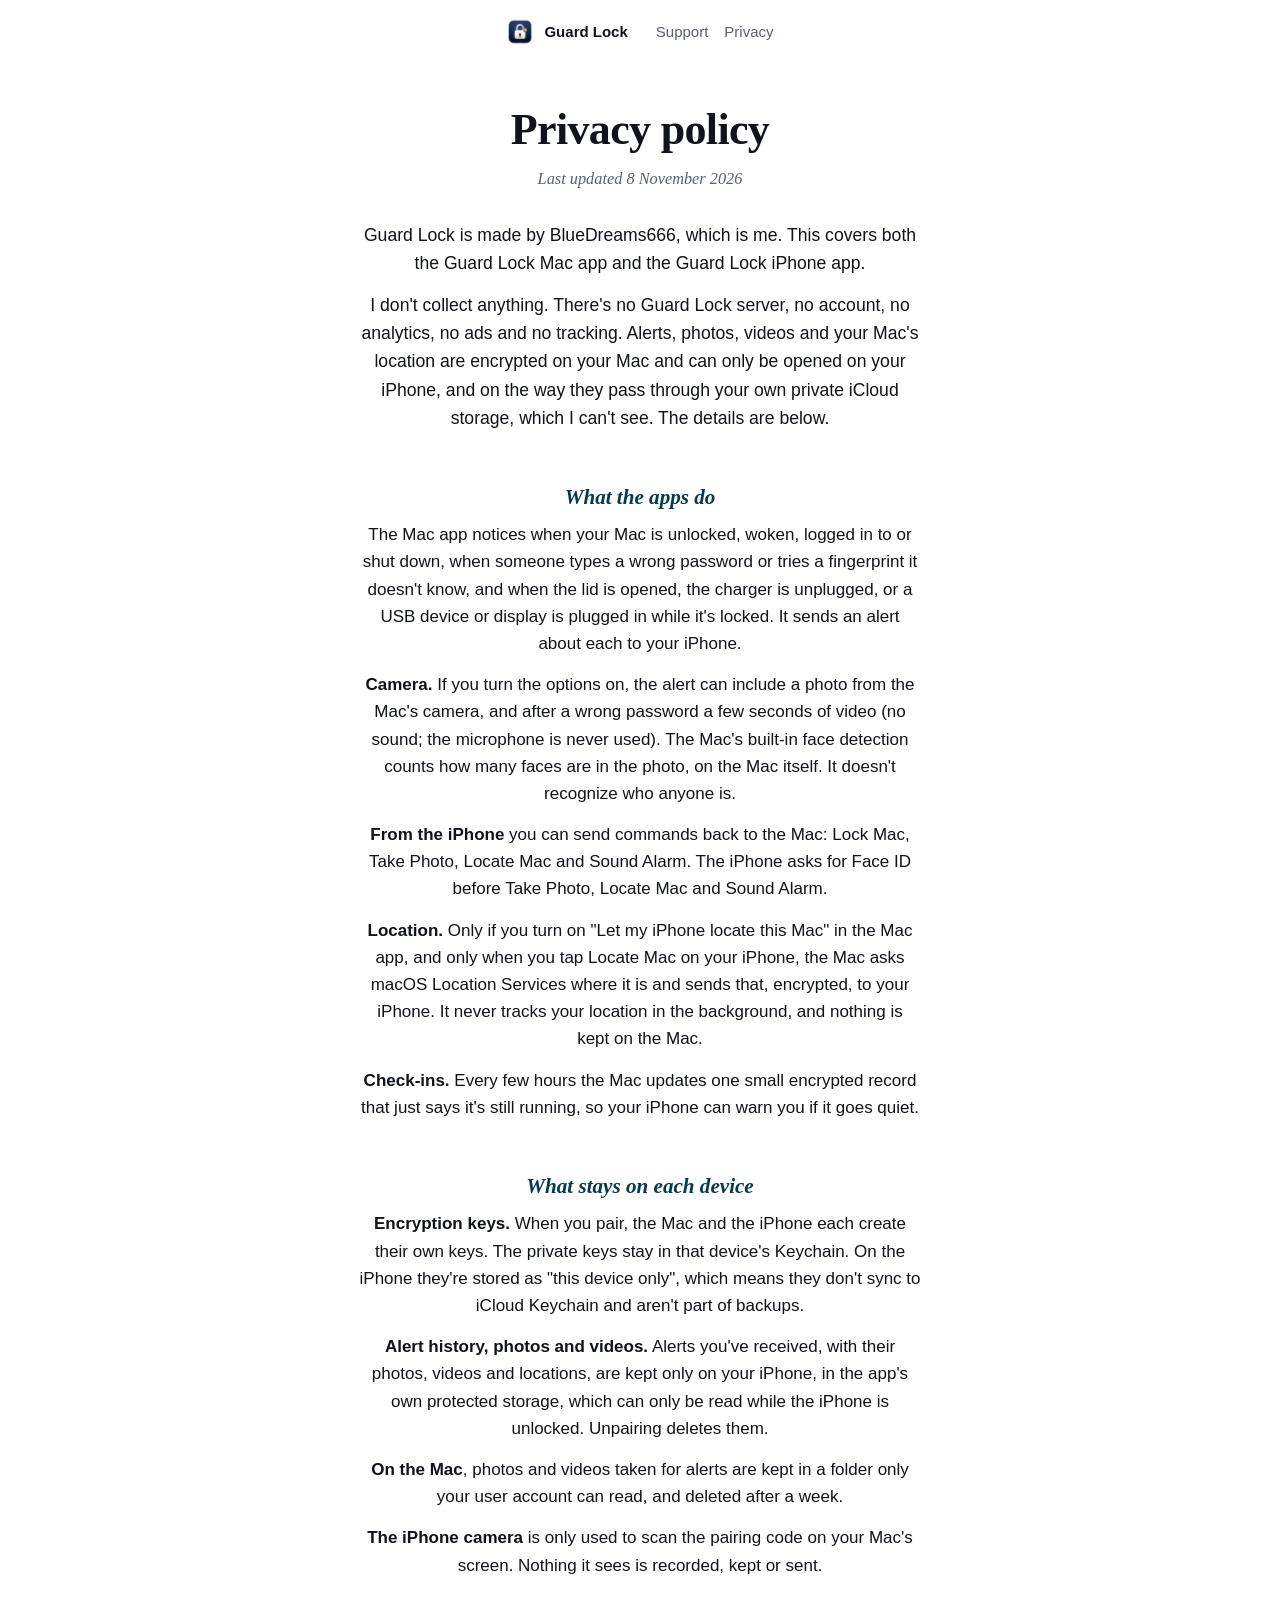
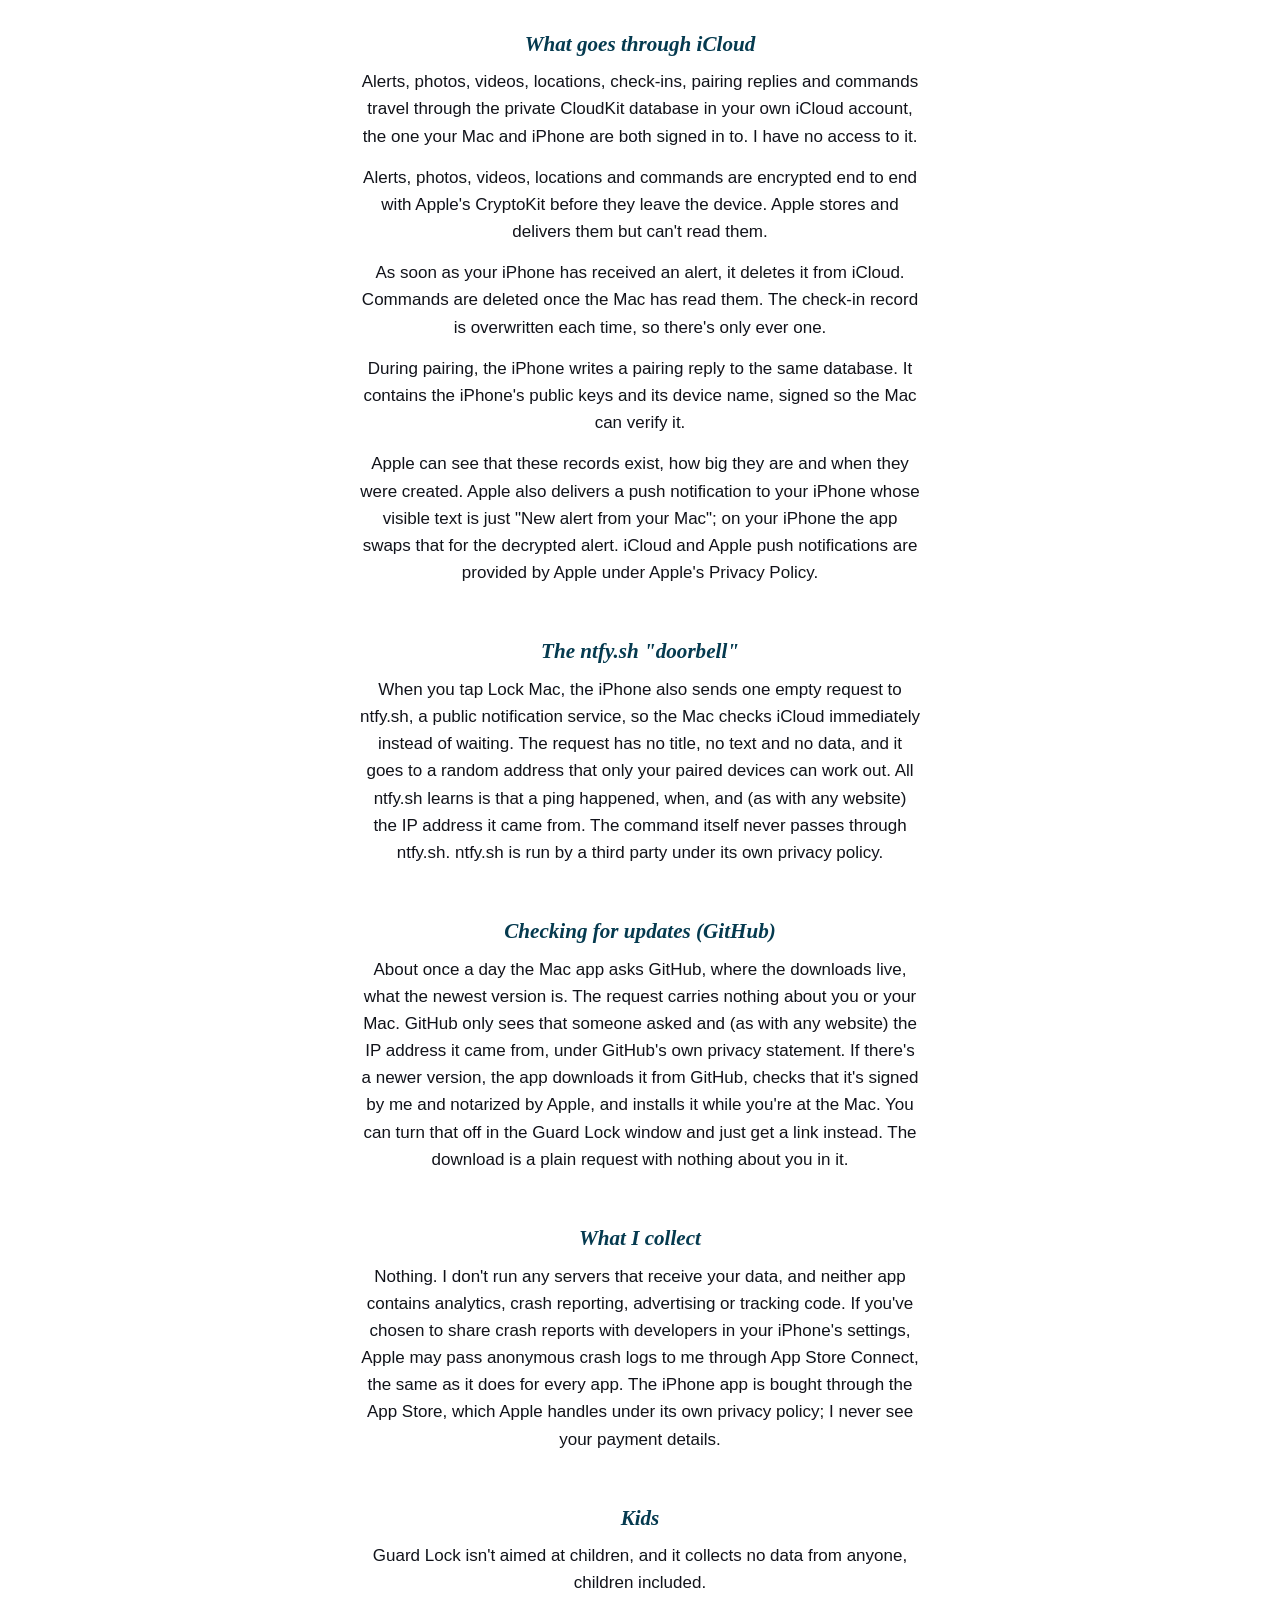
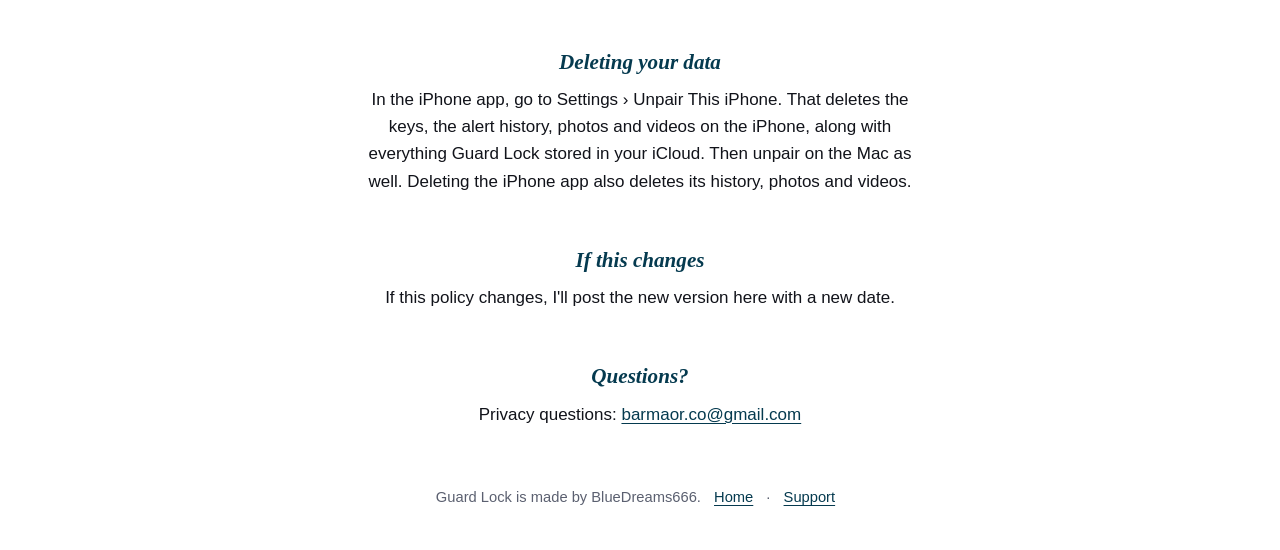
==== commit 0bff0267: "Remove the wave mark above headings" ====
--- a/privacy.html
+++ b/privacy.html
@@ -18,8 +18,7 @@
   .pp main > p, .pp main > ul, .pp main > .card { max-width: 33em; margin-left: auto; margin-right: auto; text-wrap: pretty; }
   .pp main > p:not(h2 ~ p):not(.sub):not(.small) { font-size: 1.1rem; line-height: 1.6; }
   .pp h2 { font: italic 600 1.32rem/1.3 "New York", "Iowan Old Style", Georgia, serif; color: var(--pp); letter-spacing: 0; margin: 0 auto 10px; max-width: 26em; text-wrap: balance; }
-  .pp h2::before { content: ""; display: block; width: 46px; height: 12px; margin: 44px auto 16px; background: var(--pp); opacity: .5;
-                   -webkit-mask: url("data:image/svg+xml,%3Csvg xmlns='http://www.w3.org/2000/svg' viewBox='0 0 46 12'%3E%3Cpath d='M2 7.5c4.5-5 8.5-5 12.5-.4s8.3 4.4 12.4-.2 8.6-4.8 12.3-.1c1.6 2 3 2.6 4.3 2.4' fill='none' stroke='black' stroke-width='2.2' stroke-linecap='round'/%3E%3C/svg%3E") center / contain no-repeat; mask: url("data:image/svg+xml,%3Csvg xmlns='http://www.w3.org/2000/svg' viewBox='0 0 46 12'%3E%3Cpath d='M2 7.5c4.5-5 8.5-5 12.5-.4s8.3 4.4 12.4-.2 8.6-4.8 12.3-.1c1.6 2 3 2.6 4.3 2.4' fill='none' stroke='black' stroke-width='2.2' stroke-linecap='round'/%3E%3C/svg%3E") center / contain no-repeat; }
+  .pp h2::before { content: ""; display: block; margin-top: 52px; }
   .pp ul { list-style: none; padding: 0; }
   .pp li { margin: 0 0 12px; }
   .pp strong { font-weight: 650; }
--- a/style.css
+++ b/style.css
@@ -58,8 +58,7 @@
 .pp h1 + .sub, .pp h1 + .small, .pp .top + .sub { font: italic 1.08rem/1.55 "New York", "Iowan Old Style", Georgia, serif; color: var(--muted); max-width: 31em; margin: 0 auto 26px; text-wrap: pretty; }
 .pp main > p, .pp main > ul, .pp main > ol, .pp main > .card { max-width: 33em; margin-left: auto; margin-right: auto; text-wrap: pretty; }
 .pp h2 { font: italic 600 1.32rem/1.3 "New York", "Iowan Old Style", Georgia, serif; color: var(--pp); letter-spacing: 0; margin: 0 auto 10px; max-width: 26em; text-wrap: balance; }
-.pp h2::before { content: ""; display: block; width: 46px; height: 12px; margin: 44px auto 16px; background: var(--pp); opacity: .5;
-                 -webkit-mask: url("data:image/svg+xml,%3Csvg xmlns='http://www.w3.org/2000/svg' viewBox='0 0 46 12'%3E%3Cpath d='M2 7.5c4.5-5 8.5-5 12.5-.4s8.3 4.4 12.4-.2 8.6-4.8 12.3-.1c1.6 2 3 2.6 4.3 2.4' fill='none' stroke='black' stroke-width='2.2' stroke-linecap='round'/%3E%3C/svg%3E") center / contain no-repeat; mask: url("data:image/svg+xml,%3Csvg xmlns='http://www.w3.org/2000/svg' viewBox='0 0 46 12'%3E%3Cpath d='M2 7.5c4.5-5 8.5-5 12.5-.4s8.3 4.4 12.4-.2 8.6-4.8 12.3-.1c1.6 2 3 2.6 4.3 2.4' fill='none' stroke='black' stroke-width='2.2' stroke-linecap='round'/%3E%3C/svg%3E") center / contain no-repeat; }
+.pp h2::before { content: ""; display: block; margin-top: 52px; }
 .pp ul, .pp ol { list-style: none; padding: 0; }
 .pp li { margin: 0 0 12px; }
 .pp ol { counter-reset: step; }
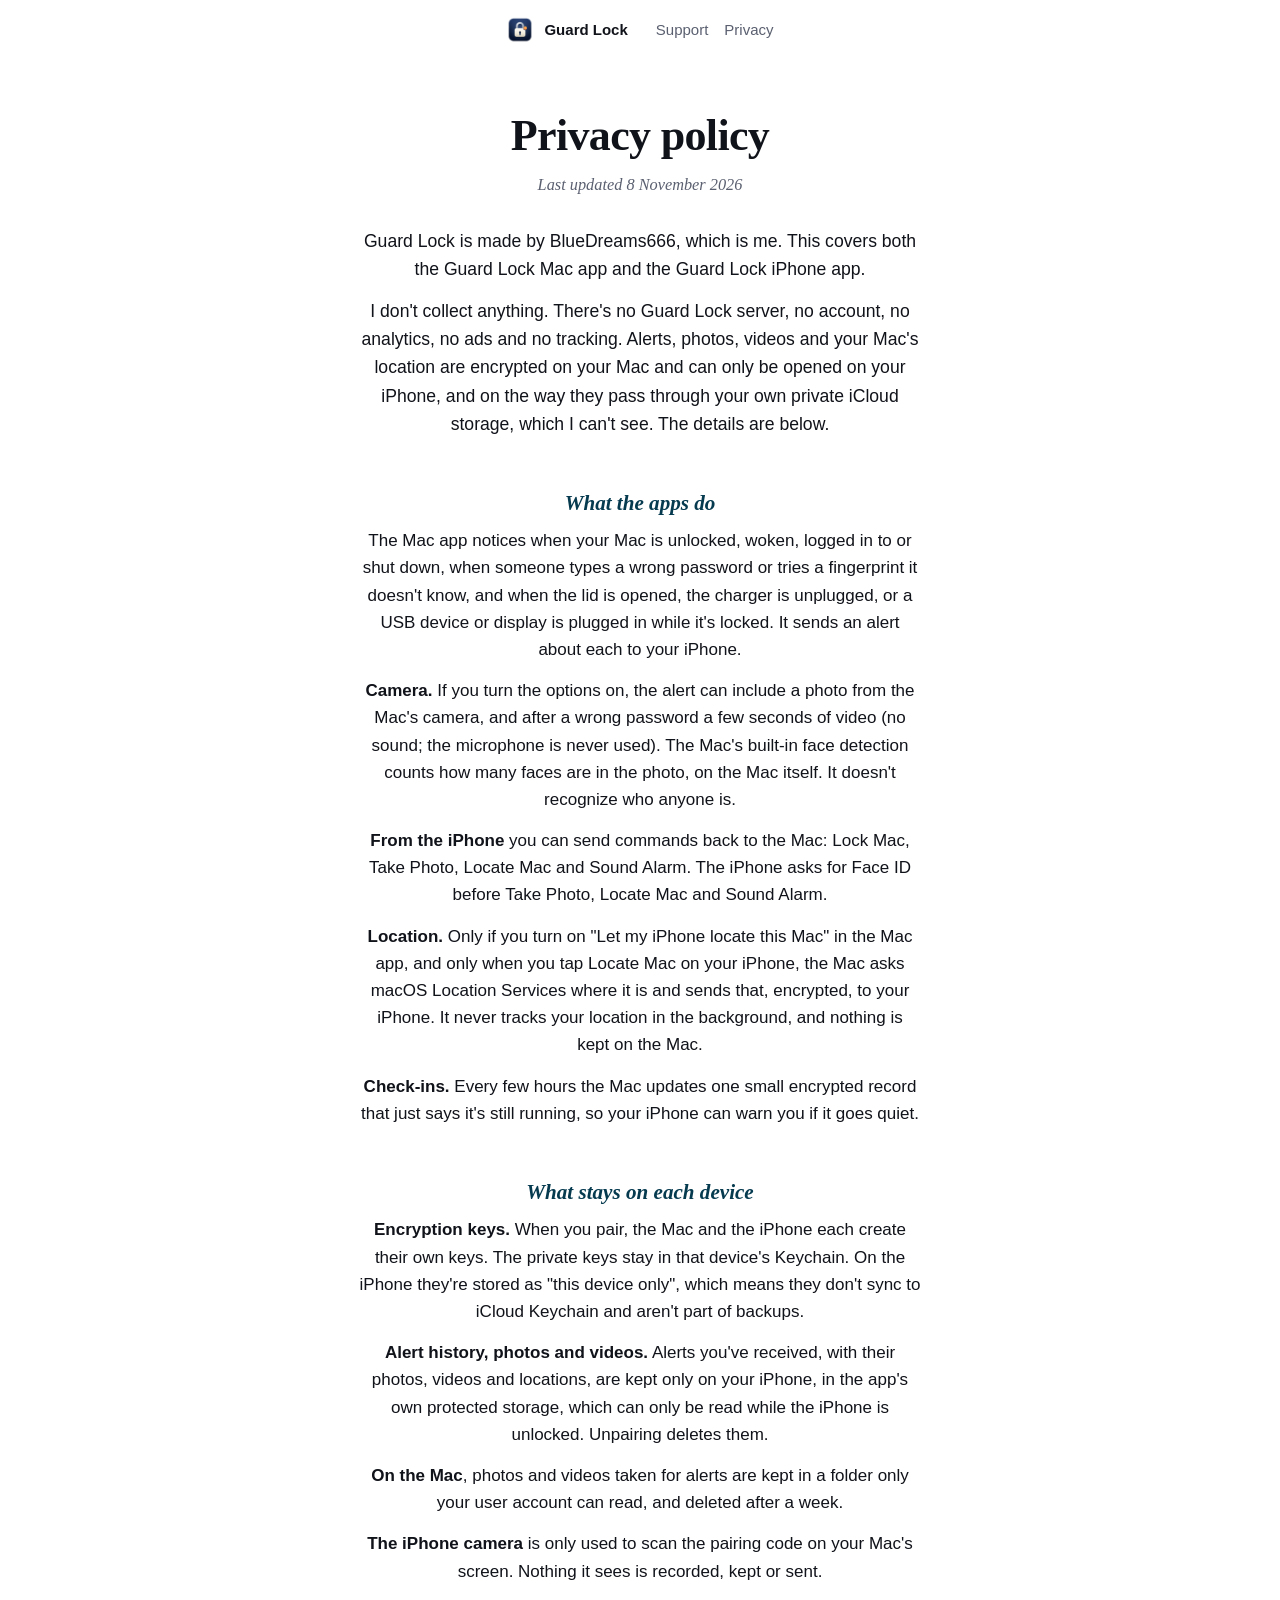
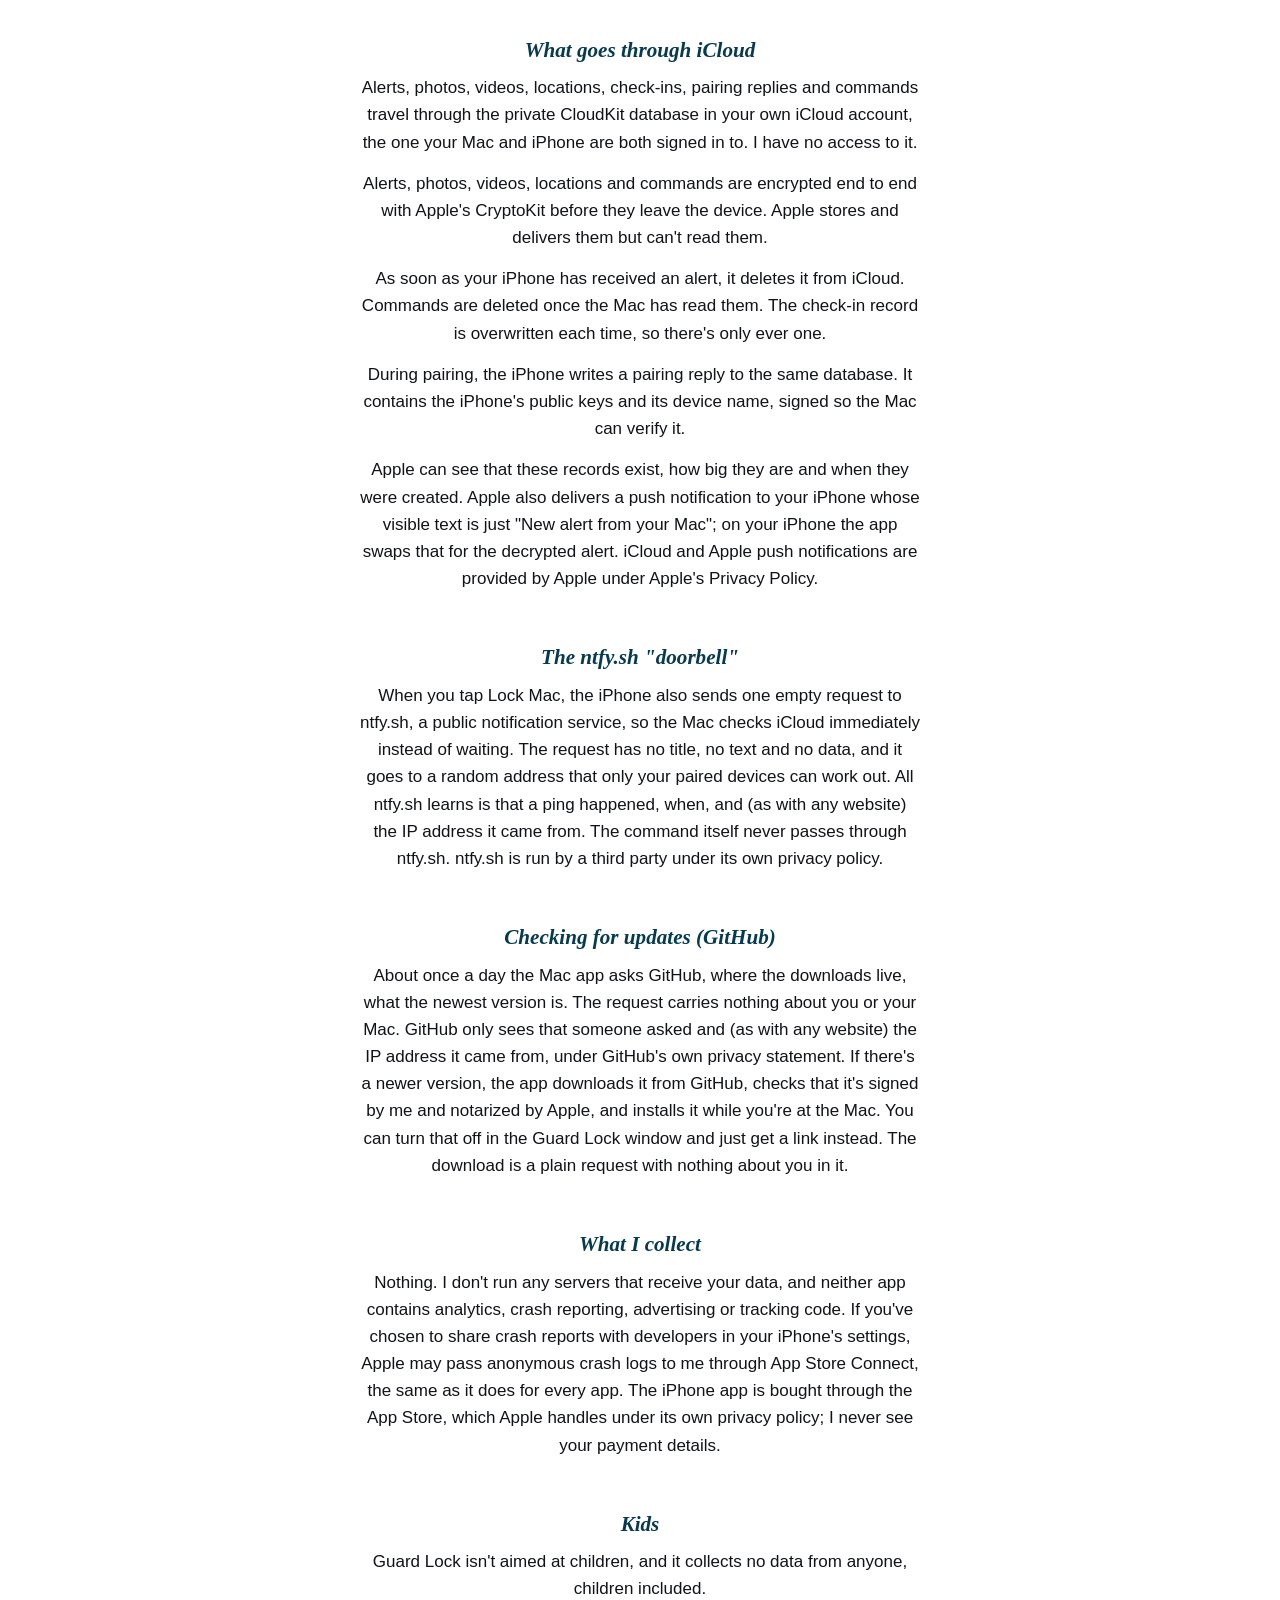
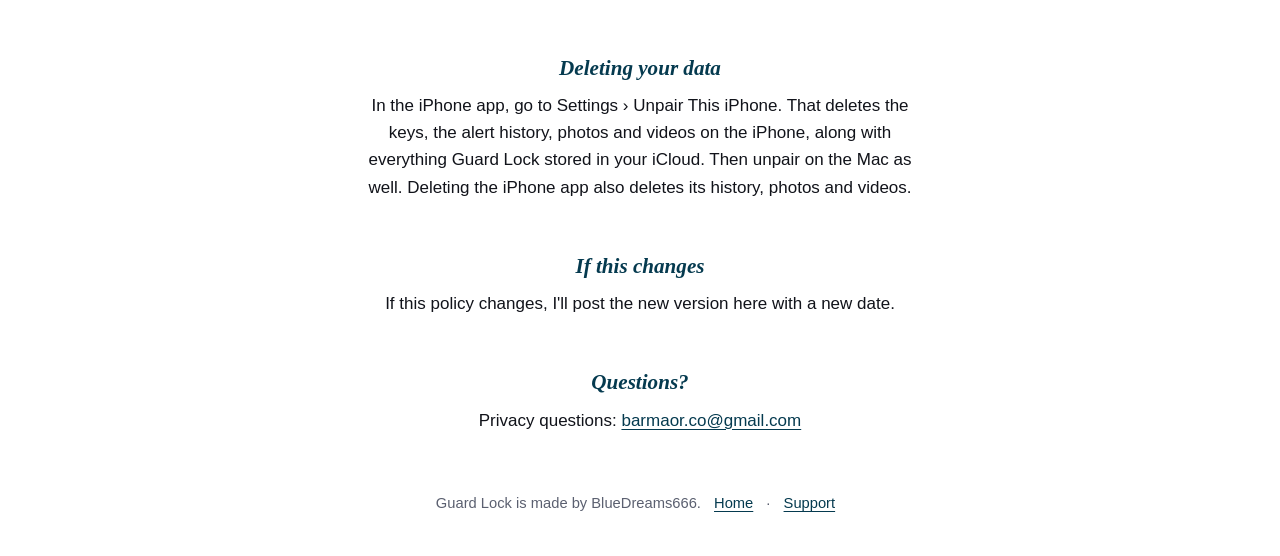
==== commit 62391f76: "Deeper cyan for headings and links on dark pages" ====
--- a/privacy.html
+++ b/privacy.html
@@ -8,7 +8,7 @@
 <link rel="stylesheet" href="style.css">
 <style>
   body.pp { --pp: #053A4F; --link: #053A4F; }
-  @media (prefers-color-scheme: dark) { body.pp { --pp: #52CBE3; --link: #52CBE3; } }
+  @media (prefers-color-scheme: dark) { body.pp { --pp: #3092B5; --link: #3092B5; } }
 
   /* Privacy page: one calm centered column, written to be read top to bottom */
   body.pp { text-align: center; }
--- a/style.css
+++ b/style.css
@@ -12,7 +12,7 @@
     --text: #eceef4;
     --muted: #9da1b0;
     --line: #262833;
-    --link: #52CBE3;
+    --link: #3092B5;
   }
 }
 * { box-sizing: border-box; }
@@ -23,11 +23,12 @@
   font: 17px/1.6 -apple-system, BlinkMacSystemFont, "Helvetica Neue", Arial, sans-serif;
 }
 a { color: var(--link); text-underline-offset: 3px; }
-header.site { display: flex; align-items: center; gap: 10px; max-width: 700px; margin: 0 auto; padding: 18px 20px 0; font-size: 15px; }
+header.site { display: flex; align-items: center; gap: 10px; max-width: 700px; margin: 0 auto; padding: 8px 20px 0; font-size: 15px; }
 header.site img { width: 28px; height: 28px; }
 header.site a.home { font-weight: 600; color: var(--text); text-decoration: none; }
 header.site nav { margin-left: auto; display: flex; gap: 16px; }
 header.site nav a { color: var(--muted); text-decoration: none; }
+header.site nav a, header.site a.home { padding: 10px 0; }
 header.site nav a:hover { color: var(--text); }
 main { max-width: 700px; margin: 0 auto; padding: 28px 20px 56px; }
 h1 { font-size: 2.3rem; line-height: 1.12; margin: 18px 0 12px; letter-spacing: -0.02em; }
@@ -86,7 +87,9 @@
 .pp .store small { display: block; font-size: .7rem; letter-spacing: .01em; }
 .pp .store b { display: block; font-size: 1.28rem; font-weight: 600; letter-spacing: -.01em; }
 .pp .get .soon { background: none; color: var(--muted); border: 1.5px dashed var(--line); font-weight: 500; font-style: italic; padding: 10px 18px; border-radius: 12px; }
-.pp .shots { justify-content: center; margin: 34px auto 8px; }
+.pp .shots { margin: 34px auto 8px; }
+.pp .shots figure:first-child { margin-left: auto; }
+.pp .shots figure:last-child { margin-right: auto; }
 .pp .shots figcaption { font-style: italic; }
 @media (max-width: 520px) {
   .pp main { padding: 40px 18px 28px; }
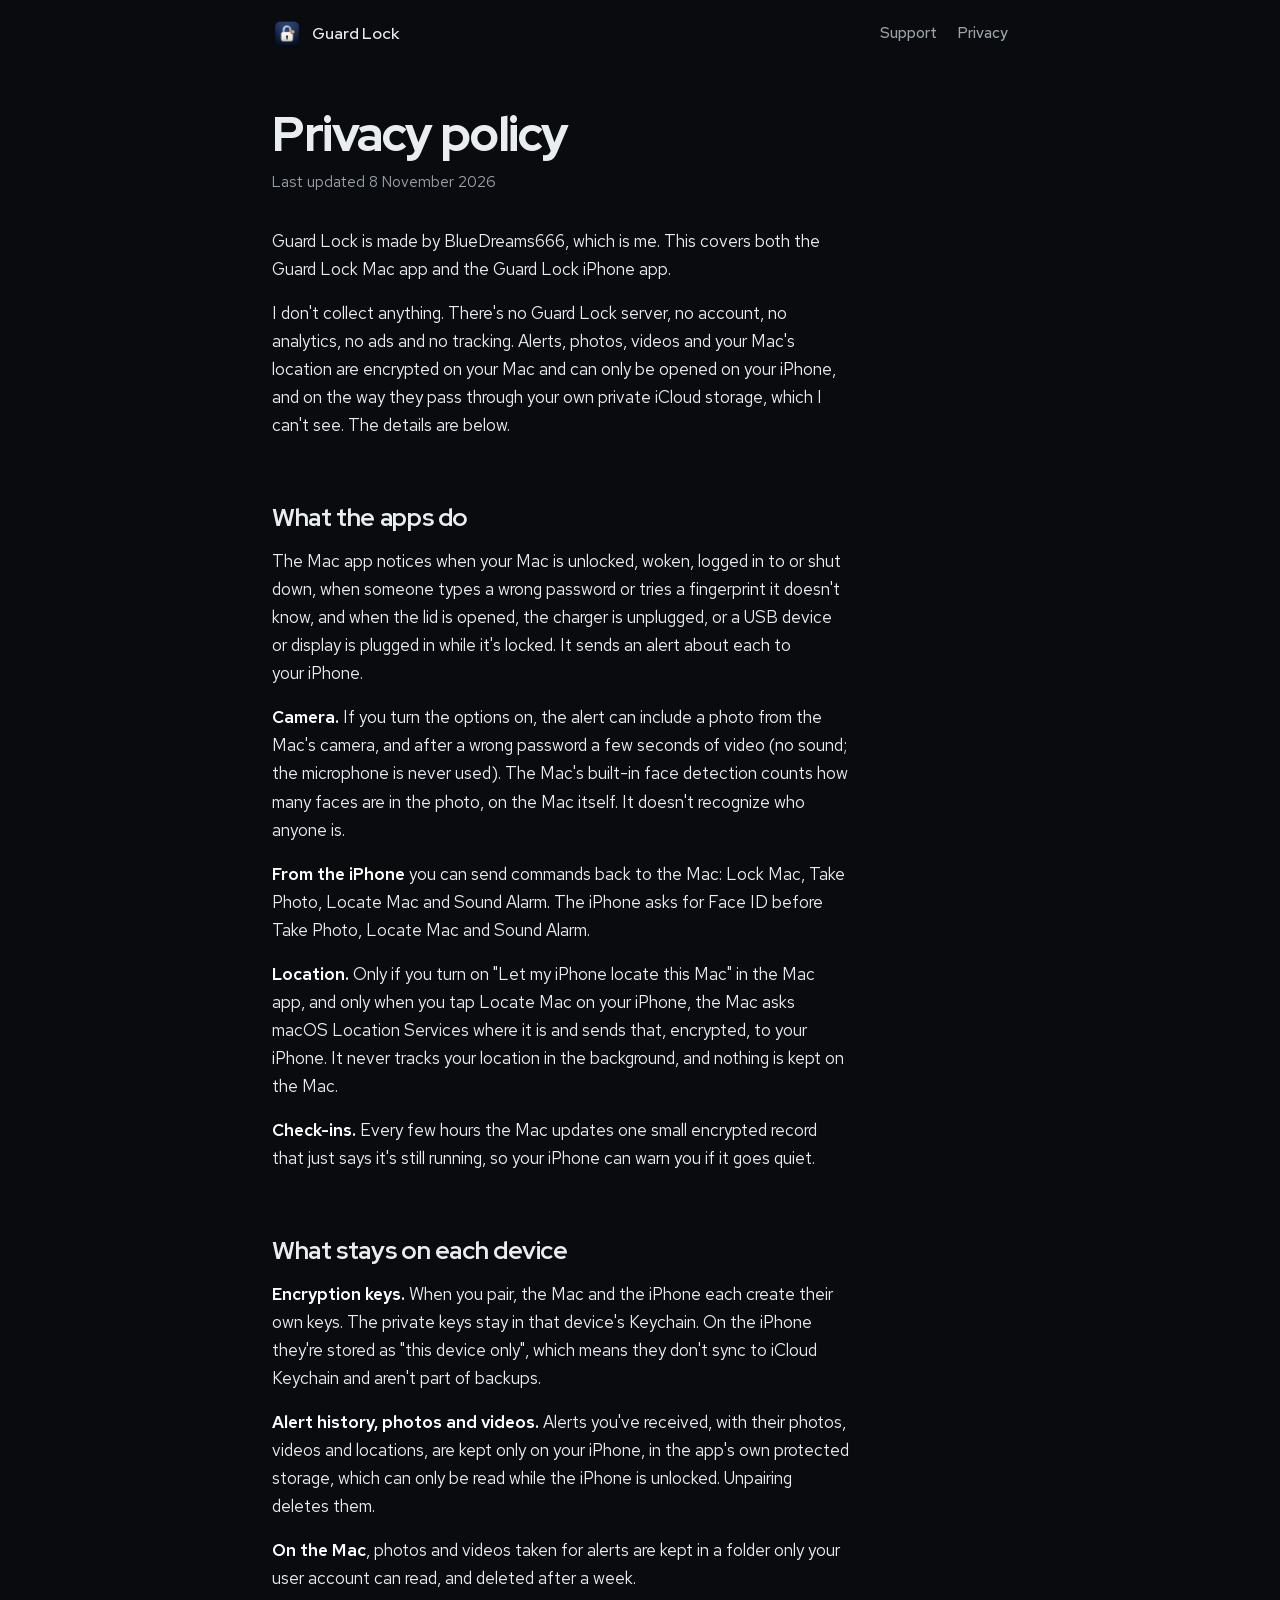
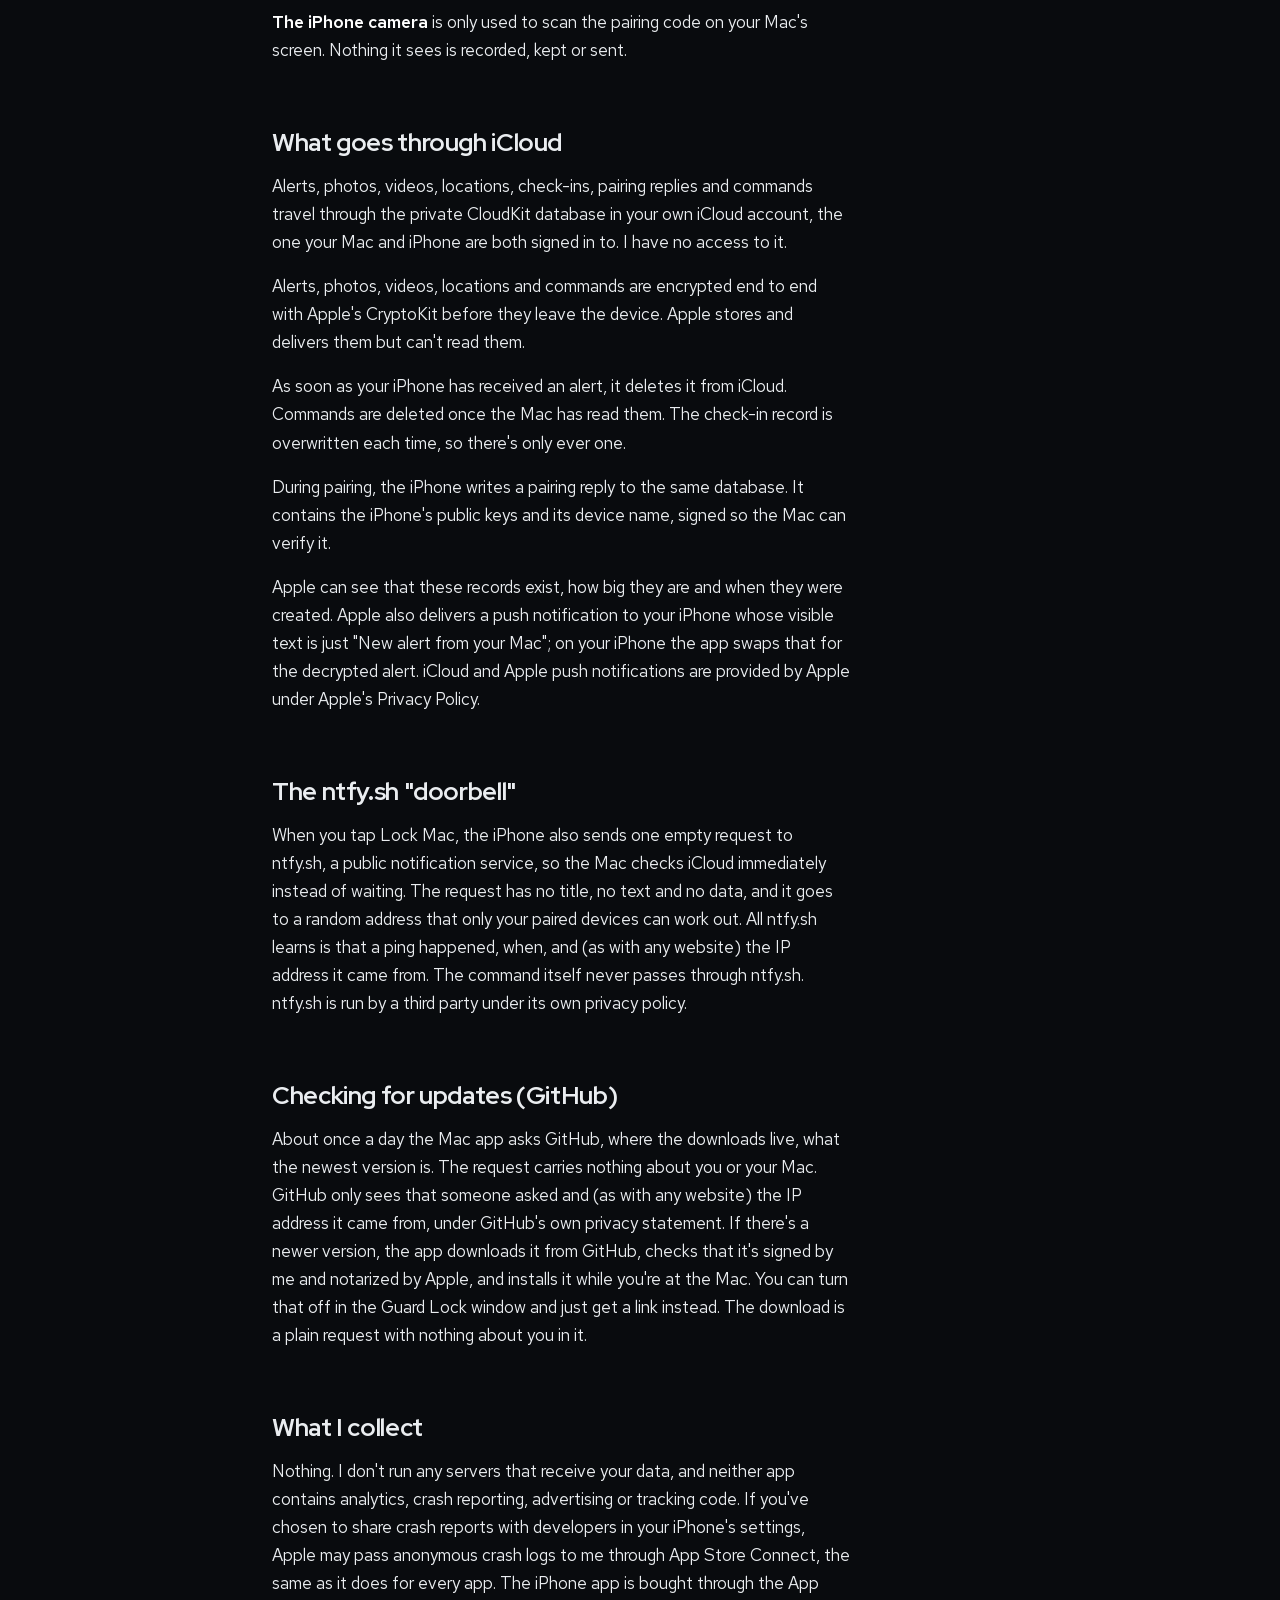
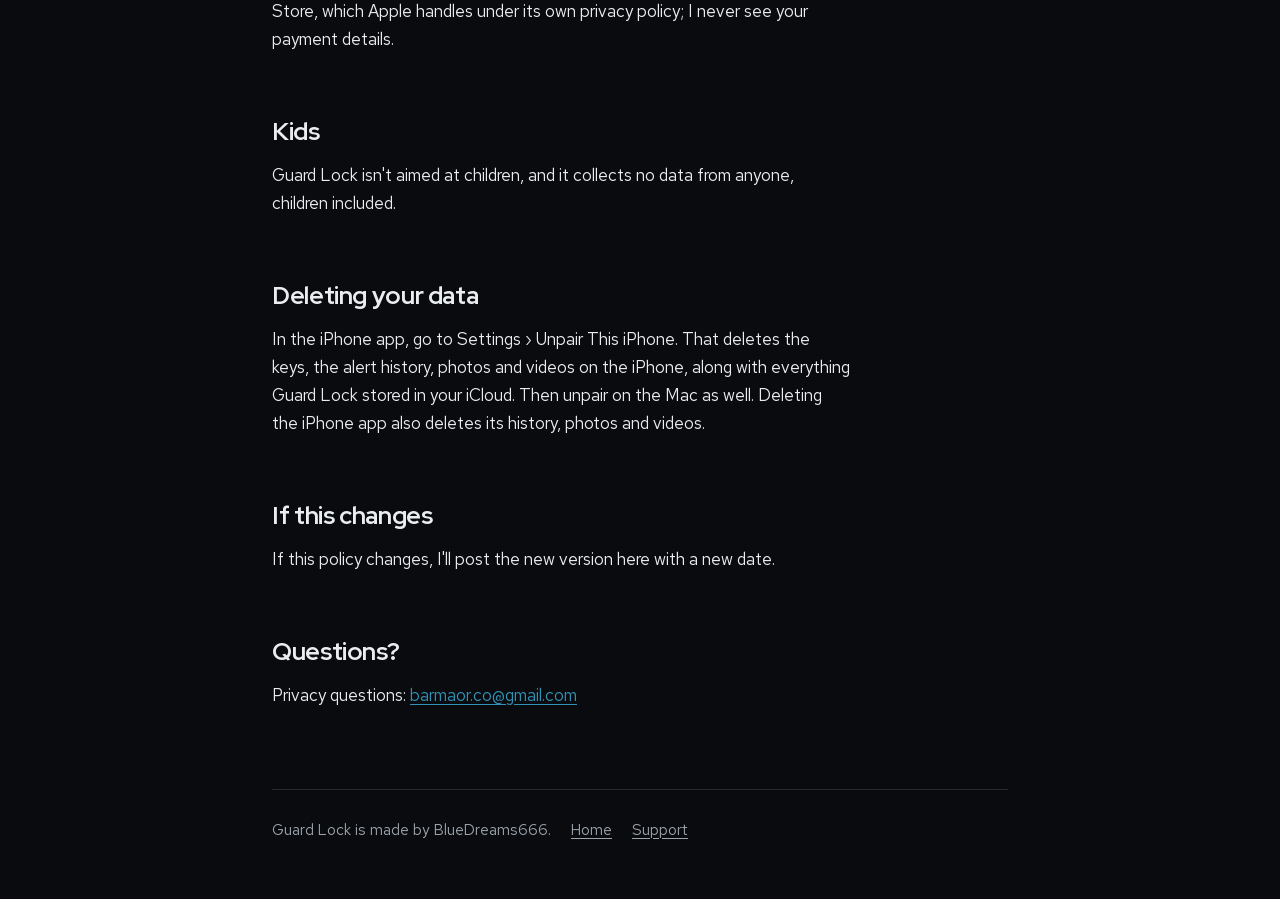
==== commit 931b66e0: "New type and layout, self-hosted fonts" ====
--- a/privacy.html
+++ b/privacy.html
@@ -4,40 +4,14 @@
 <meta charset="utf-8">
 <meta name="viewport" content="width=device-width, initial-scale=1">
 <title>Guard Lock privacy policy</title>
+<meta name="theme-color" content="#090b0e">
 <link rel="icon" href="favicon.png">
+<link rel="preload" href="fonts/red-hat-display-normal-latin.woff2" as="font" type="font/woff2" crossorigin>
+<link rel="preload" href="fonts/red-hat-text-normal-latin.woff2" as="font" type="font/woff2" crossorigin>
+<link rel="stylesheet" href="fonts.css">
 <link rel="stylesheet" href="style.css">
-<style>
-  body.pp { --pp: #053A4F; --link: #053A4F; }
-  @media (prefers-color-scheme: dark) { body.pp { --pp: #3092B5; --link: #3092B5; } }
-
-  /* Privacy page: one calm centered column, written to be read top to bottom */
-  body.pp { text-align: center; }
-  .pp main { max-width: 660px; margin: 0 auto; padding: 60px 22px 36px; }
-  .pp h1 { font: 700 clamp(2.15rem, 6.4vw, 2.75rem)/1.08 "New York", "Iowan Old Style", Georgia, serif; letter-spacing: -.015em; margin: 0 0 12px; }
-  .pp h1 + .sub, .pp h1 + .small { font: italic 1.02rem/1.55 "New York", "Iowan Old Style", Georgia, serif; color: var(--muted); max-width: 31em; margin: 0 auto 30px; }
-  .pp main > p, .pp main > ul, .pp main > .card { max-width: 33em; margin-left: auto; margin-right: auto; text-wrap: pretty; }
-  .pp main > p:not(h2 ~ p):not(.sub):not(.small) { font-size: 1.1rem; line-height: 1.6; }
-  .pp h2 { font: italic 600 1.32rem/1.3 "New York", "Iowan Old Style", Georgia, serif; color: var(--pp); letter-spacing: 0; margin: 0 auto 10px; max-width: 26em; text-wrap: balance; }
-  .pp h2::before { content: ""; display: block; margin-top: 52px; }
-  .pp ul { list-style: none; padding: 0; }
-  .pp li { margin: 0 0 12px; }
-  .pp strong { font-weight: 650; }
-  .pp a { color: var(--pp); }
-  .pp .card { text-align: center; }
-  .pp main > p.note, .pp .contact { display: block; width: fit-content; max-width: 100%; margin: 48px auto 0; padding: 16px 24px;
-                   border: 1px solid var(--line); border-radius: 16px; font-size: 1rem; color: var(--muted); }
-  .pp header.site { justify-content: center; flex-wrap: wrap; }
-  .pp header.site nav { margin-left: 18px; }
-  .pp footer { text-align: center; border-top: 0; padding-top: 8px; }
-  .pp footer a { margin: 0 9px; }
-  @media (max-width: 520px) {
-    .pp main { padding: 40px 18px 28px; }
-    .pp main > p:not(h2 ~ p):not(.sub):not(.small) { font-size: 1.04rem; }
-    .pp h2::before { margin-top: 36px; }
-  }
-</style>
 </head>
-<body class="pp">
+<body>
 <header class="site">
   <img src="icon.png" alt=""><a class="home" href="./">Guard Lock</a>
   <nav><a href="support.html">Support</a><a href="privacy.html">Privacy</a></nav>
@@ -90,6 +64,6 @@
 <h2>Questions?</h2>
 <p>Privacy questions: <a href="mailto:barmaor.co@gmail.com">barmaor.co@gmail.com</a></p>
 </main>
-<footer>Guard Lock is made by BlueDreams666. <a href="./">Home</a> · <a href="support.html">Support</a></footer>
+<footer>Guard Lock is made by BlueDreams666. <a href="./">Home</a> <a href="support.html">Support</a></footer>
 </body>
 </html>
--- a/fonts.css
+++ b/fonts.css
@@ -0,0 +1,33 @@
+/* Self-hosted fonts (SIL Open Font License) */
+@font-face {
+  font-family: 'Red Hat Display';
+  font-style: normal;
+  font-weight: 300 900;
+  font-display: swap;
+  src: url(fonts/red-hat-display-normal-latin-ext.woff2) format('woff2');
+  unicode-range: U+0100-02BA, U+02BD-02C5, U+02C7-02CC, U+02CE-02D7, U+02DD-02FF, U+0304, U+0308, U+0329, U+1D00-1DBF, U+1E00-1E9F, U+1EF2-1EFF, U+2020, U+20A0-20AB, U+20AD-20C4, U+2113, U+2C60-2C7F, U+A720-A7FF;
+}
+@font-face {
+  font-family: 'Red Hat Display';
+  font-style: normal;
+  font-weight: 300 900;
+  font-display: swap;
+  src: url(fonts/red-hat-display-normal-latin.woff2) format('woff2');
+  unicode-range: U+0000-00FF, U+0131, U+0152-0153, U+02BB-02BC, U+02C6, U+02DA, U+02DC, U+0304, U+0308, U+0329, U+2000-206F, U+20AC, U+2122, U+2191, U+2193, U+2212, U+2215, U+FEFF, U+FFFD;
+}
+@font-face {
+  font-family: 'Red Hat Text';
+  font-style: normal;
+  font-weight: 300 700;
+  font-display: swap;
+  src: url(fonts/red-hat-text-normal-latin-ext.woff2) format('woff2');
+  unicode-range: U+0100-02BA, U+02BD-02C5, U+02C7-02CC, U+02CE-02D7, U+02DD-02FF, U+0304, U+0308, U+0329, U+1D00-1DBF, U+1E00-1E9F, U+1EF2-1EFF, U+2020, U+20A0-20AB, U+20AD-20C4, U+2113, U+2C60-2C7F, U+A720-A7FF;
+}
+@font-face {
+  font-family: 'Red Hat Text';
+  font-style: normal;
+  font-weight: 300 700;
+  font-display: swap;
+  src: url(fonts/red-hat-text-normal-latin.woff2) format('woff2');
+  unicode-range: U+0000-00FF, U+0131, U+0152-0153, U+02BB-02BC, U+02C6, U+02DA, U+02DC, U+0304, U+0308, U+0329, U+2000-206F, U+20AC, U+2122, U+2191, U+2193, U+2212, U+2215, U+FEFF, U+FFFD;
+}
--- a/style.css
+++ b/style.css
@@ -1,97 +1,85 @@
+/* Guard Lock: a night-watch page. Dark like the app, Red Hat Display for headlines, Red Hat Text for reading. */
 :root {
-  --bg: #fff;
-  --text: #11131a;
-  --muted: #5b6070;
-  --line: #e3e5ec;
-  --blue: #053A4F;
-  --link: #053A4F;
-}
-@media (prefers-color-scheme: dark) {
-  :root {
-    --bg: #0b0b10;
-    --text: #eceef4;
-    --muted: #9da1b0;
-    --line: #262833;
-    --link: #3092B5;
-  }
+  color-scheme: dark;
+  --night: #090b0e;
+  --panel: #12161b;
+  --ink: #eaedf0;
+  --soft: #9ba3ab;
+  --rule: #232930;
+  --accent: #3092B5;
+  --select: rgba(48, 146, 181, .32);
+  --display: "Red Hat Display", -apple-system, "Helvetica Neue", Arial, sans-serif;
+  --text: "Red Hat Text", -apple-system, "Helvetica Neue", Arial, sans-serif;
 }
 * { box-sizing: border-box; }
+html { -webkit-text-size-adjust: 100%; }
 body {
   margin: 0;
-  background: var(--bg);
-  color: var(--text);
-  font: 17px/1.6 -apple-system, BlinkMacSystemFont, "Helvetica Neue", Arial, sans-serif;
+  background: var(--night);
+  color: var(--ink);
+  font: 400 1.0625rem/1.65 var(--text);
+  -webkit-font-smoothing: antialiased;
 }
-a { color: var(--link); text-underline-offset: 3px; }
-header.site { display: flex; align-items: center; gap: 10px; max-width: 700px; margin: 0 auto; padding: 8px 20px 0; font-size: 15px; }
-header.site img { width: 28px; height: 28px; }
-header.site a.home { font-weight: 600; color: var(--text); text-decoration: none; }
-header.site nav { margin-left: auto; display: flex; gap: 16px; }
-header.site nav a { color: var(--muted); text-decoration: none; }
-header.site nav a, header.site a.home { padding: 10px 0; }
-header.site nav a:hover { color: var(--text); }
-main { max-width: 700px; margin: 0 auto; padding: 28px 20px 56px; }
-h1 { font-size: 2.3rem; line-height: 1.12; margin: 18px 0 12px; letter-spacing: -0.02em; }
-h1.page { font-size: 2rem; margin-top: 8px; }
-h2 { font-size: 1.15rem; margin: 34px 0 6px; }
-p { margin: 0 0 14px; }
-.sub { font-size: 1.12rem; color: var(--muted); margin: 0 0 22px; max-width: 34em; }
-.get { display: flex; flex-wrap: wrap; align-items: center; gap: 10px 20px; margin: 0 0 14px; }
-.get .dl { display: inline-block; background: var(--blue); color: #fff; font-weight: 600; text-decoration: none; padding: 11px 20px; border-radius: 8px; }
-.get .dl:hover { background: #0a4a64; }
-.get .soon { color: var(--muted); }
-.small { font-size: 0.92rem; color: var(--muted); }
-ul, ol { padding-left: 22px; margin: 0 0 16px; }
-li { margin-bottom: 8px; }
-.shots { display: flex; gap: 14px; margin: 26px 0 8px; overflow-x: auto; padding-bottom: 6px; }
-.shots figure { margin: 0; flex: 0 0 31%; min-width: 180px; }
-.shots img { width: 100%; height: auto; border-radius: 18px; border: 1px solid var(--line); }
-.shots figcaption { font-size: 0.85rem; color: var(--muted); margin-top: 6px; }
-.q { font-weight: 600; margin-bottom: 2px; }
-footer { max-width: 700px; margin: 0 auto; padding: 16px 20px 40px; border-top: 1px solid var(--line); color: var(--muted); font-size: 0.92rem; }
-footer a { color: inherit; }
-:root { --pp: var(--link); }
+::selection { background: var(--select); }
+a { color: var(--accent); text-decoration-thickness: 1px; text-underline-offset: .2em; }
+a:hover { text-decoration-thickness: 2px; }
+:focus-visible { outline: 2px solid var(--accent); outline-offset: 3px; border-radius: 4px; }
 
-/* Hand-made look: one calm centered column, shared by the home, help and privacy pages */
-body.pp { text-align: center; }
-.pp main { max-width: 680px; margin: 0 auto; padding: 56px 22px 36px; }
-.pp h1 { font: 700 clamp(2.15rem, 6.4vw, 2.75rem)/1.08 "New York", "Iowan Old Style", Georgia, serif; letter-spacing: -.015em; margin: 0 auto 12px; max-width: 16em; text-wrap: balance; }
-.pp h1 + .sub, .pp h1 + .small, .pp .top + .sub { font: italic 1.08rem/1.55 "New York", "Iowan Old Style", Georgia, serif; color: var(--muted); max-width: 31em; margin: 0 auto 26px; text-wrap: pretty; }
-.pp main > p, .pp main > ul, .pp main > ol, .pp main > .card { max-width: 33em; margin-left: auto; margin-right: auto; text-wrap: pretty; }
-.pp h2 { font: italic 600 1.32rem/1.3 "New York", "Iowan Old Style", Georgia, serif; color: var(--pp); letter-spacing: 0; margin: 0 auto 10px; max-width: 26em; text-wrap: balance; }
-.pp h2::before { content: ""; display: block; margin-top: 52px; }
-.pp ul, .pp ol { list-style: none; padding: 0; }
-.pp li { margin: 0 0 12px; }
-.pp ol { counter-reset: step; }
-.pp ol li { counter-increment: step; }
-.pp ol li::before { content: counter(step); display: block; width: 26px; height: 26px; margin: 0 auto 4px; border: 1.5px solid var(--pp); border-radius: 50%;
-                    font: italic 600 .9rem/23px "New York", Georgia, serif; color: var(--pp); }
-.pp strong { font-weight: 650; }
-.pp a { color: var(--pp); }
-.pp .q { font-weight: 650; margin-top: 26px; margin-bottom: 4px; }
-.pp .small { font-size: .92rem; color: var(--muted); }
-.pp .card { text-align: center; }
-.pp main > p.note { display: block; width: fit-content; max-width: 100%; margin: 48px auto 0; padding: 16px 24px; border: 1px solid var(--line); border-radius: 16px; font-size: 1rem; color: var(--muted); }
-.pp header.site { justify-content: center; flex-wrap: wrap; }
-.pp header.site nav { margin-left: 18px; }
-.pp footer { text-align: center; border-top: 0; padding-top: 8px; }
-.pp footer a { margin: 0 9px; }
-.pp .hero-icon { display: block; width: 96px; height: 96px; margin: 0 auto 22px; border-radius: 22px; rotate: -4deg; box-shadow: 0 12px 30px rgba(0,0,0,.18); }
-.pp .tally { margin: 0 auto 22px; }
-.pp .top { flex-direction: column; justify-content: center; gap: 18px; margin-bottom: 12px; }
-.pp .get { display: flex; flex-wrap: wrap; justify-content: center; align-items: center; gap: 12px 18px; margin: 4px auto 12px; }
-.pp .store { display: inline-flex; align-items: center; gap: 10px; background: #000; color: #fff; border: 1px solid #a6a6a6; border-radius: 12px;
-             padding: 7px 18px 7px 14px; text-decoration: none; line-height: 1.1; text-align: left; transition: transform .15s; }
-.pp .store:hover { transform: translateY(-1px); }
-.pp .store svg { width: 22px; height: 26px; fill: #fff; flex: none; }
-.pp .store small { display: block; font-size: .7rem; letter-spacing: .01em; }
-.pp .store b { display: block; font-size: 1.28rem; font-weight: 600; letter-spacing: -.01em; }
-.pp .get .soon { background: none; color: var(--muted); border: 1.5px dashed var(--line); font-weight: 500; font-style: italic; padding: 10px 18px; border-radius: 12px; }
-.pp .shots { margin: 34px auto 8px; }
-.pp .shots figure:first-child { margin-left: auto; }
-.pp .shots figure:last-child { margin-right: auto; }
-.pp .shots figcaption { font-style: italic; }
-@media (max-width: 520px) {
-  .pp main { padding: 40px 18px 28px; }
-  .pp h2::before { margin-top: 36px; }
+header.site, main, footer { width: min(100% - 40px, 46rem); margin-inline: auto; }
+header.site { display: flex; align-items: center; gap: 10px; padding-top: 14px; font: 600 1rem/1 var(--display); }
+header.site img { width: 30px; height: 30px; border-radius: 7px; }
+header.site a.home { color: var(--ink); text-decoration: none; padding: 12px 0; }
+header.site nav { margin-left: auto; display: flex; gap: 20px; font-family: var(--text); font-weight: 500; font-size: .95rem; }
+header.site nav a { color: var(--soft); text-decoration: none; padding: 12px 0; }
+header.site nav a:hover { color: var(--ink); }
+
+main { padding: 56px 0 24px; }
+h1 { font: 800 clamp(2.5rem, 8.4vw, 3.9rem)/1 var(--display); letter-spacing: -.03em; margin: 0 0 20px; max-width: 13em; text-wrap: balance; }
+h1.page { font-size: clamp(2.2rem, 7vw, 3rem); }
+.sub { font-size: 1.2rem; line-height: 1.5; color: var(--ink); margin: 0 0 30px; max-width: 32em; text-wrap: pretty; }
+h1 + .small { margin: -8px 0 32px; }
+h2 { font: 700 1.55rem/1.2 var(--display); letter-spacing: -.015em; margin: 64px 0 14px; text-wrap: balance; }
+p { margin: 0 0 16px; max-width: 34em; text-wrap: pretty; }
+strong { font-weight: 600; color: #fff; }
+.small { font-size: .95rem; color: var(--soft); }
+.q { font-weight: 600; margin: 30px 0 4px; }
+h2 + .q { margin-top: 8px; }
+ul { margin: 0 0 16px; padding-left: 1.2em; max-width: 34em; }
+li { margin: 0 0 8px; }
+li::marker { color: var(--soft); }
+
+/* Two ways to get it */
+.get { display: flex; flex-wrap: wrap; align-items: center; gap: 12px; margin: 0 0 14px; }
+.get .dl { display: inline-flex; align-items: center; min-height: 48px; padding: 0 22px; border-radius: 12px; background: var(--ink); color: var(--night);
+           font: 700 1.02rem/1 var(--display); text-decoration: none; }
+.get .dl:hover { background: #fff; }
+.store { display: inline-flex; align-items: center; gap: 10px; min-height: 48px; padding: 0 20px 0 16px; border-radius: 12px; background: #000; color: #fff;
+         border: 1px solid #3a4148; font: 600 1.02rem/1 var(--display); text-decoration: none; }
+.store:hover { border-color: #6b747c; }
+.store svg { width: 18px; height: 22px; fill: #fff; flex: none; }
+.get + .small { margin-bottom: 0; }
+
+/* The app, three screens */
+.shots { display: grid; grid-template-columns: repeat(3, 1fr); gap: 18px; margin: 48px 0 0; }
+.shots figure { margin: 0; }
+.shots img { display: block; width: 100%; height: auto; border-radius: 22px; border: 1px solid var(--rule); background: var(--panel); }
+.shots figcaption { font-size: .9rem; color: var(--soft); margin-top: 10px; }
+
+/* Setup steps */
+ol { list-style: none; counter-reset: step; margin: 0 0 18px; padding: 0; max-width: 34em; }
+ol li { counter-increment: step; position: relative; padding-left: 2.2rem; margin: 0 0 12px; }
+ol li::before { content: counter(step); position: absolute; left: 0; top: 0; font: 800 1.25rem/1.35 var(--display); color: var(--accent); font-variant-numeric: tabular-nums; }
+
+footer { padding: 28px 0 56px; margin-top: 40px; border-top: 1px solid var(--rule); color: var(--soft); font-size: .95rem; }
+footer a { color: var(--soft); }
+footer a:hover { color: var(--ink); }
+
+@media (max-width: 620px) {
+  main { padding-top: 36px; }
+  .sub { font-size: 1.1rem; }
+  .shots { display: flex; overflow-x: auto; scroll-snap-type: x mandatory; gap: 14px; margin-inline: -20px; padding: 0 20px 6px; scrollbar-width: none; }
+  .shots::-webkit-scrollbar { display: none; }
+  .shots figure { flex: 0 0 62%; scroll-snap-align: start; }
+  h2 { margin-top: 52px; }
 }
+footer { display: flex; flex-wrap: wrap; gap: 6px 20px; }
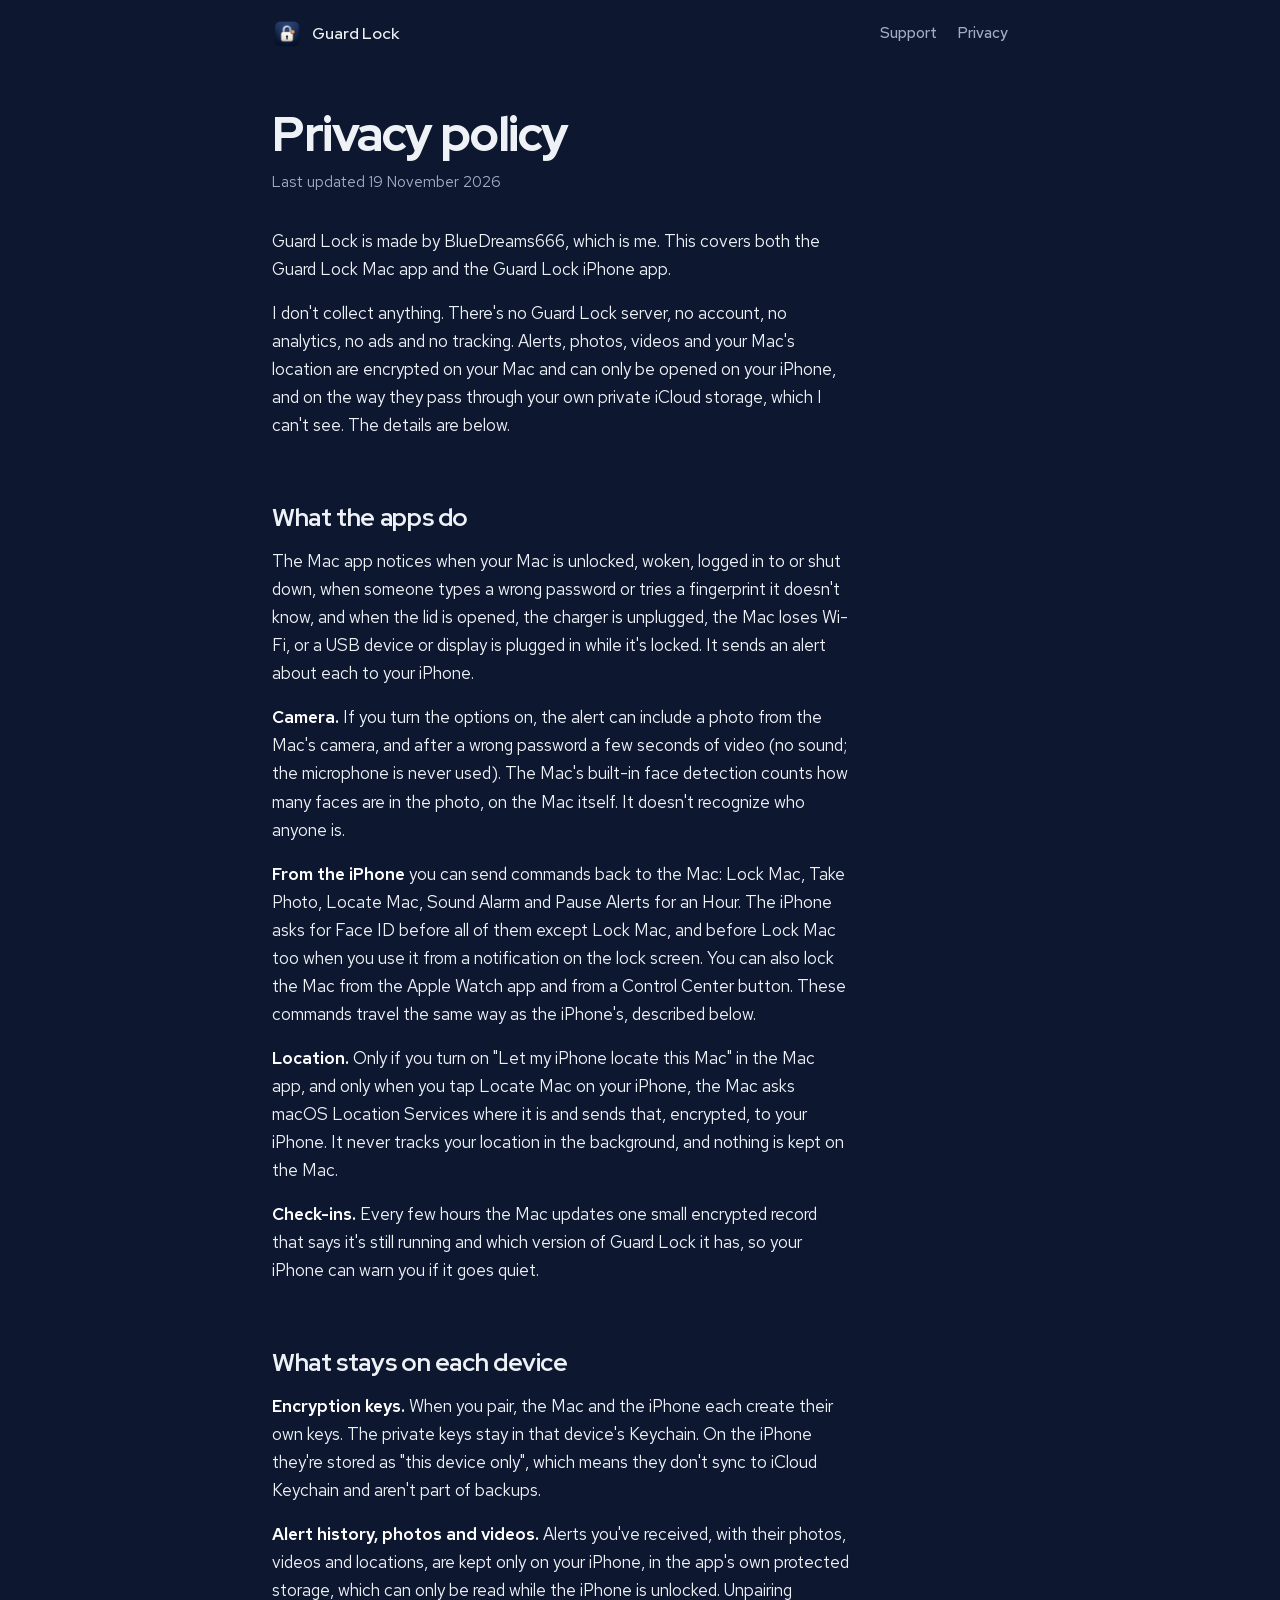
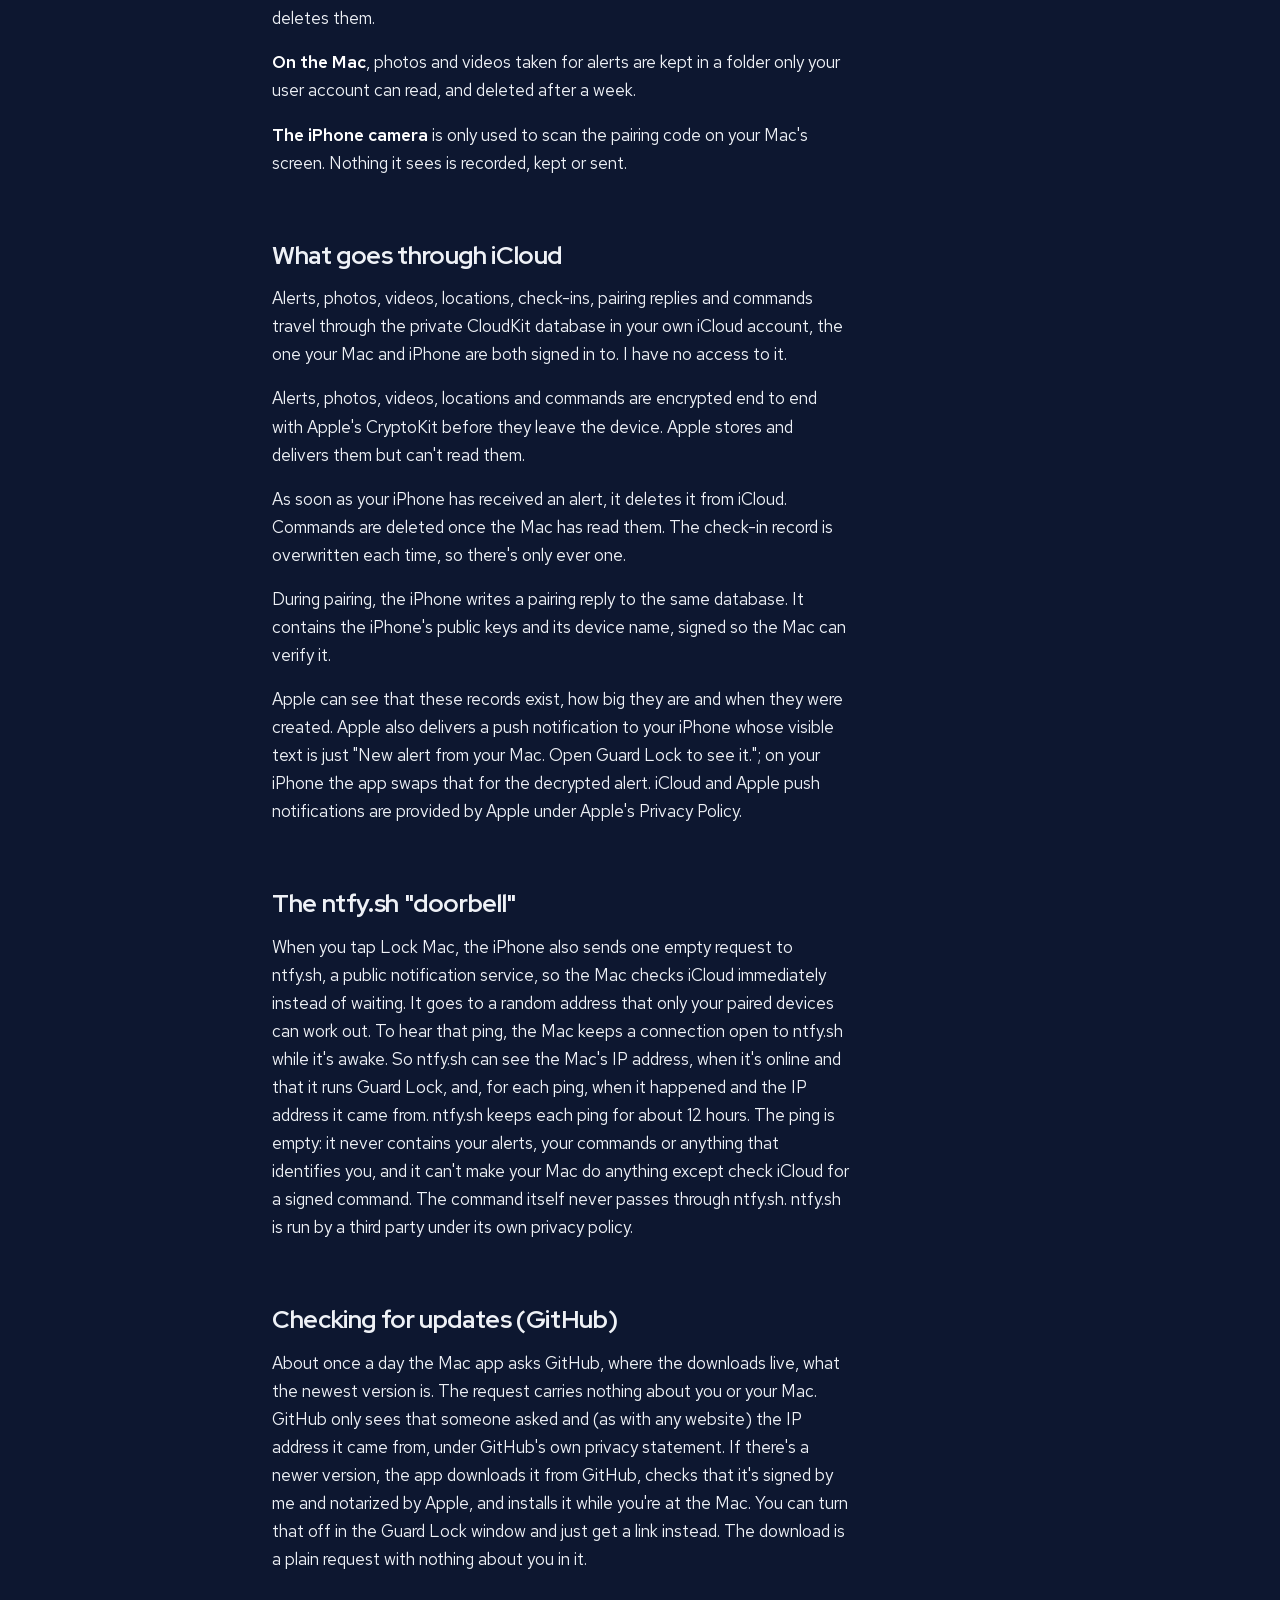
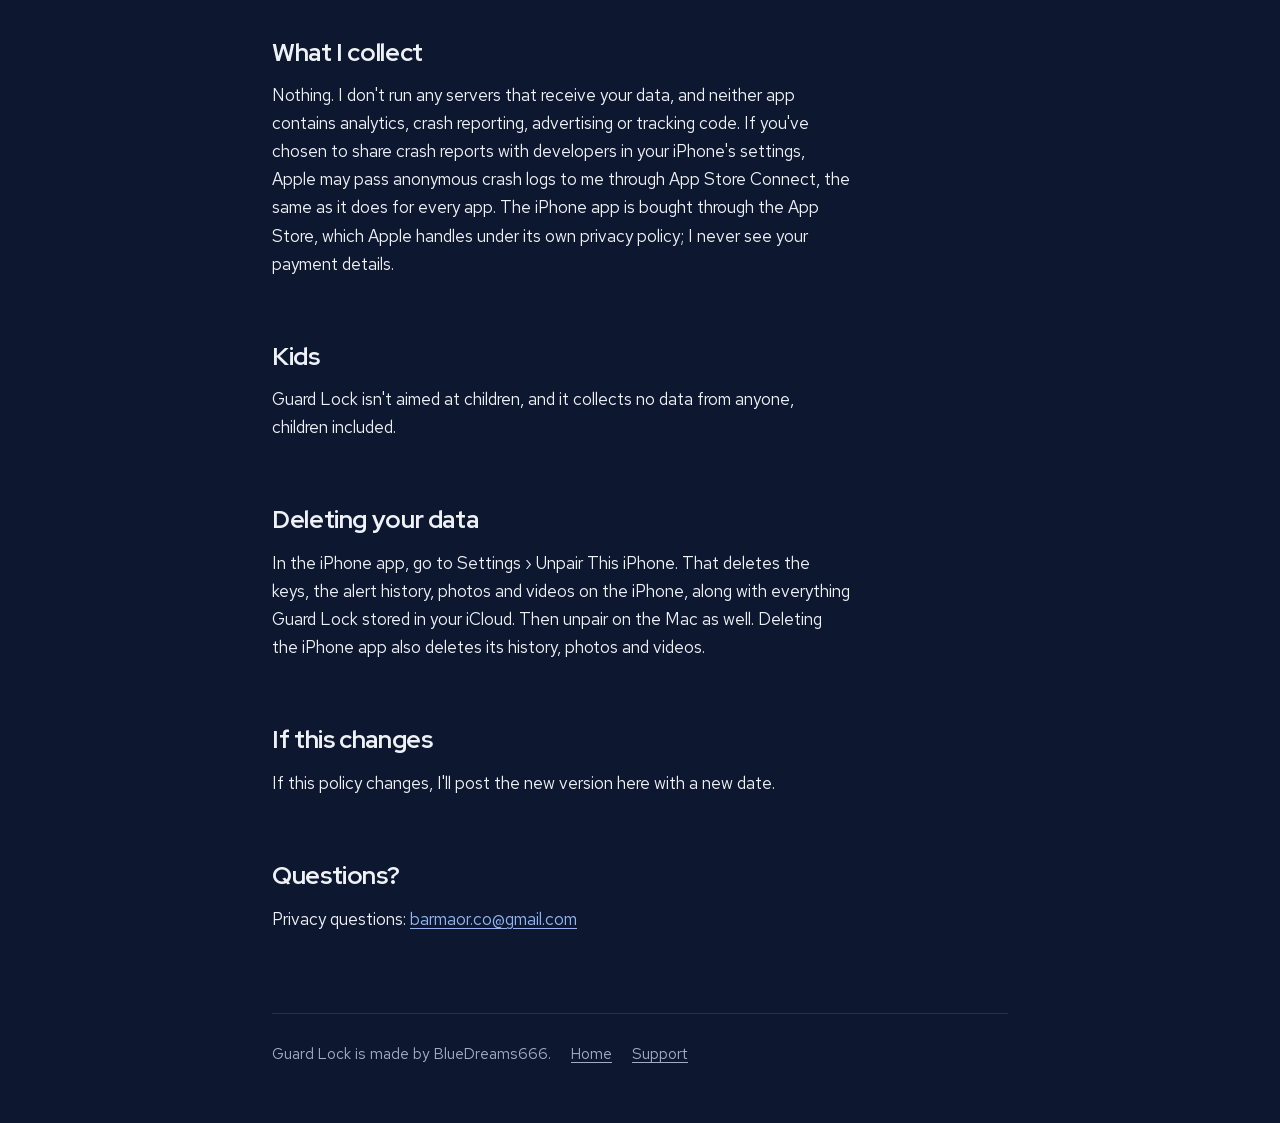
==== commit 329a9add: "Navy colors and accurate privacy and feature text Pages use the icon's navy. The privacy policy expl" ====
--- a/privacy.html
+++ b/privacy.html
@@ -4,12 +4,12 @@
 <meta charset="utf-8">
 <meta name="viewport" content="width=device-width, initial-scale=1">
 <title>Guard Lock privacy policy</title>
-<meta name="theme-color" content="#090b0e">
+<meta name="theme-color" content="#0d1730">
 <link rel="icon" href="favicon.png">
 <link rel="preload" href="fonts/red-hat-display-normal-latin.woff2" as="font" type="font/woff2" crossorigin>
 <link rel="preload" href="fonts/red-hat-text-normal-latin.woff2" as="font" type="font/woff2" crossorigin>
 <link rel="stylesheet" href="fonts.css">
-<link rel="stylesheet" href="style.css">
+<link rel="stylesheet" href="style.css?v=2">
 </head>
 <body>
 <header class="site">
@@ -18,17 +18,17 @@
 </header>
 <main>
 <h1 class="page">Privacy policy</h1>
-<p class="small">Last updated 8 November 2026</p>
+<p class="small">Last updated 19 November 2026</p>
 
 <p>Guard Lock is made by BlueDreams666, which is me. This covers both the Guard Lock Mac app and the Guard Lock iPhone app.</p>
 <p>I don't collect anything. There's no Guard Lock server, no account, no analytics, no ads and no tracking. Alerts, photos, videos and your Mac's location are encrypted on your Mac and can only be opened on your iPhone, and on the way they pass through your own private iCloud storage, which I can't see. The details are below.</p>
 
 <h2>What the apps do</h2>
-<p>The Mac app notices when your Mac is unlocked, woken, logged in to or shut down, when someone types a wrong password or tries a fingerprint it doesn't know, and when the lid is opened, the charger is unplugged, or a USB device or display is plugged in while it's locked. It sends an alert about each to your iPhone.</p>
+<p>The Mac app notices when your Mac is unlocked, woken, logged in to or shut down, when someone types a wrong password or tries a fingerprint it doesn't know, and when the lid is opened, the charger is unplugged, the Mac loses Wi-Fi, or a USB device or display is plugged in while it's locked. It sends an alert about each to your iPhone.</p>
 <p><strong>Camera.</strong> If you turn the options on, the alert can include a photo from the Mac's camera, and after a wrong password a few seconds of video (no sound; the microphone is never used). The Mac's built-in face detection counts how many faces are in the photo, on the Mac itself. It doesn't recognize who anyone is.</p>
-<p><strong>From the iPhone</strong> you can send commands back to the Mac: Lock Mac, Take Photo, Locate Mac and Sound Alarm. The iPhone asks for Face ID before Take Photo, Locate Mac and Sound Alarm.</p>
+<p><strong>From the iPhone</strong> you can send commands back to the Mac: Lock Mac, Take Photo, Locate Mac, Sound Alarm and Pause Alerts for an Hour. The iPhone asks for Face ID before all of them except Lock Mac, and before Lock Mac too when you use it from a notification on the lock screen. You can also lock the Mac from the Apple Watch app and from a Control Center button. These commands travel the same way as the iPhone's, described below.</p>
 <p><strong>Location.</strong> Only if you turn on "Let my iPhone locate this Mac" in the Mac app, and only when you tap Locate Mac on your iPhone, the Mac asks macOS Location Services where it is and sends that, encrypted, to your iPhone. It never tracks your location in the background, and nothing is kept on the Mac.</p>
-<p><strong>Check-ins.</strong> Every few hours the Mac updates one small encrypted record that just says it's still running, so your iPhone can warn you if it goes quiet.</p>
+<p><strong>Check-ins.</strong> Every few hours the Mac updates one small encrypted record that says it's still running and which version of Guard Lock it has, so your iPhone can warn you if it goes quiet.</p>
 
 <h2>What stays on each device</h2>
 <p><strong>Encryption keys.</strong> When you pair, the Mac and the iPhone each create their own keys. The private keys stay in that device's Keychain. On the iPhone they're stored as "this device only", which means they don't sync to iCloud Keychain and aren't part of backups.</p>
@@ -41,10 +41,10 @@
 <p>Alerts, photos, videos, locations and commands are encrypted end to end with Apple's CryptoKit before they leave the device. Apple stores and delivers them but can't read them.</p>
 <p>As soon as your iPhone has received an alert, it deletes it from iCloud. Commands are deleted once the Mac has read them. The check-in record is overwritten each time, so there's only ever one.</p>
 <p>During pairing, the iPhone writes a pairing reply to the same database. It contains the iPhone's public keys and its device name, signed so the Mac can verify it.</p>
-<p>Apple can see that these records exist, how big they are and when they were created. Apple also delivers a push notification to your iPhone whose visible text is just "New alert from your Mac"; on your iPhone the app swaps that for the decrypted alert. iCloud and Apple push notifications are provided by Apple under Apple's Privacy Policy.</p>
+<p>Apple can see that these records exist, how big they are and when they were created. Apple also delivers a push notification to your iPhone whose visible text is just "New alert from your Mac. Open Guard Lock to see it."; on your iPhone the app swaps that for the decrypted alert. iCloud and Apple push notifications are provided by Apple under Apple's Privacy Policy.</p>
 
 <h2>The ntfy.sh "doorbell"</h2>
-<p>When you tap Lock Mac, the iPhone also sends one empty request to ntfy.sh, a public notification service, so the Mac checks iCloud immediately instead of waiting. The request has no title, no text and no data, and it goes to a random address that only your paired devices can work out. All ntfy.sh learns is that a ping happened, when, and (as with any website) the IP address it came from. The command itself never passes through ntfy.sh. ntfy.sh is run by a third party under its own privacy policy.</p>
+<p>When you tap Lock Mac, the iPhone also sends one empty request to ntfy.sh, a public notification service, so the Mac checks iCloud immediately instead of waiting. It goes to a random address that only your paired devices can work out. To hear that ping, the Mac keeps a connection open to ntfy.sh while it's awake. So ntfy.sh can see the Mac's IP address, when it's online and that it runs Guard Lock, and, for each ping, when it happened and the IP address it came from. ntfy.sh keeps each ping for about 12 hours. The ping is empty: it never contains your alerts, your commands or anything that identifies you, and it can't make your Mac do anything except check iCloud for a signed command. The command itself never passes through ntfy.sh. ntfy.sh is run by a third party under its own privacy policy.</p>
 
 <h2>Checking for updates (GitHub)</h2>
 <p>About once a day the Mac app asks GitHub, where the downloads live, what the newest version is. The request carries nothing about you or your Mac. GitHub only sees that someone asked and (as with any website) the IP address it came from, under GitHub's own privacy statement. If there's a newer version, the app downloads it from GitHub, checks that it's signed by me and notarized by Apple, and installs it while you're at the Mac. You can turn that off in the Guard Lock window and just get a link instead. The download is a plain request with nothing about you in it.</p>
--- a/style.css
+++ b/style.css
@@ -1,13 +1,13 @@
 /* Guard Lock: a night-watch page. Dark like the app, Red Hat Display for headlines, Red Hat Text for reading. */
 :root {
   color-scheme: dark;
-  --night: #090b0e;
-  --panel: #12161b;
-  --ink: #eaedf0;
-  --soft: #9ba3ab;
-  --rule: #232930;
-  --accent: #3092B5;
-  --select: rgba(48, 146, 181, .32);
+  --night: #0d1730;
+  --panel: #15213f;
+  --ink: #eef1f6;
+  --soft: #a2adc4;
+  --rule: #22304f;
+  --accent: #93b6f2;
+  --select: rgba(147, 182, 242, .3);
   --display: "Red Hat Display", -apple-system, "Helvetica Neue", Arial, sans-serif;
   --text: "Red Hat Text", -apple-system, "Helvetica Neue", Arial, sans-serif;
 }
@@ -54,8 +54,8 @@
            font: 700 1.02rem/1 var(--display); text-decoration: none; }
 .get .dl:hover { background: #fff; }
 .store { display: inline-flex; align-items: center; gap: 10px; min-height: 48px; padding: 0 20px 0 16px; border-radius: 12px; background: #000; color: #fff;
-         border: 1px solid #3a4148; font: 600 1.02rem/1 var(--display); text-decoration: none; }
-.store:hover { border-color: #6b747c; }
+         border: 1px solid #34436a; font: 600 1.02rem/1 var(--display); text-decoration: none; }
+.store:hover { border-color: #6b7a9a; }
 .store svg { width: 18px; height: 22px; fill: #fff; flex: none; }
 .get + .small { margin-bottom: 0; }
 
@@ -83,3 +83,6 @@
   h2 { margin-top: 52px; }
 }
 footer { display: flex; flex-wrap: wrap; gap: 6px 20px; }
+
+/* No single stray word on the last line */
+li { text-wrap: pretty; }
